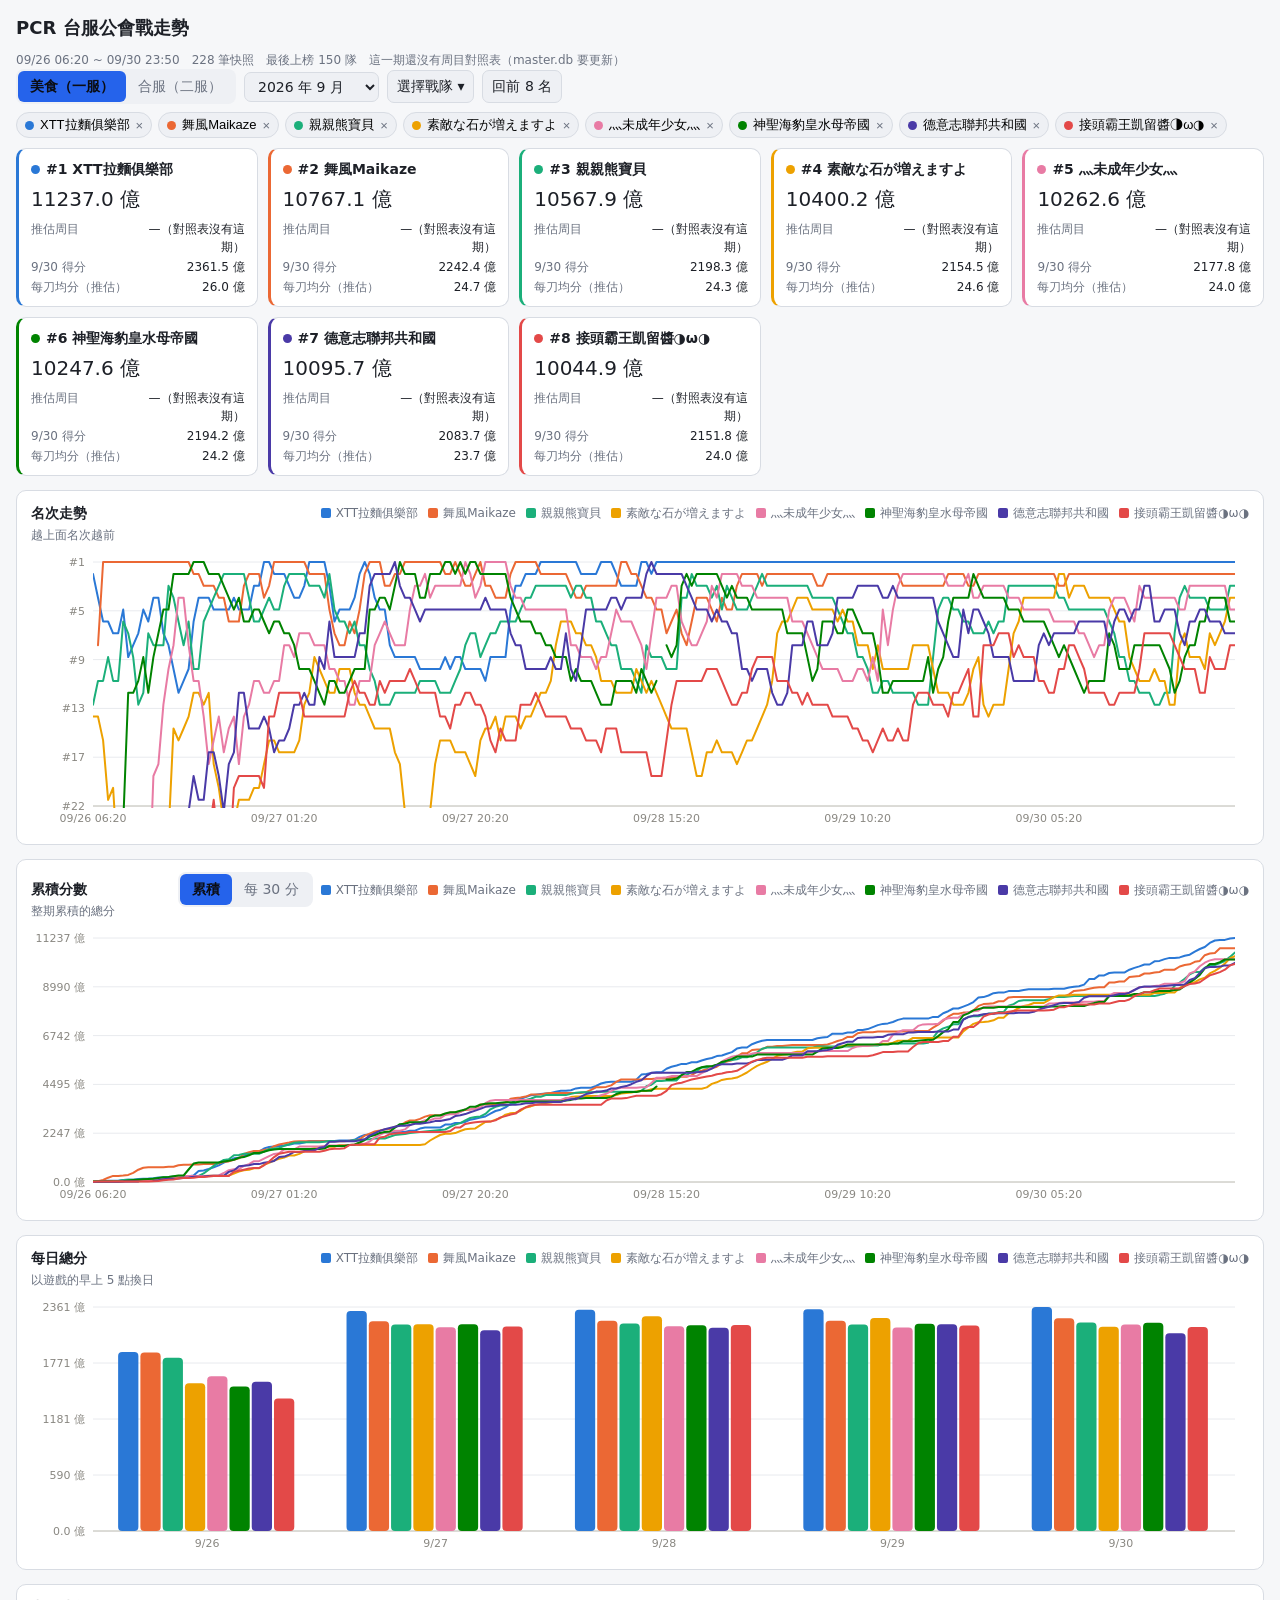
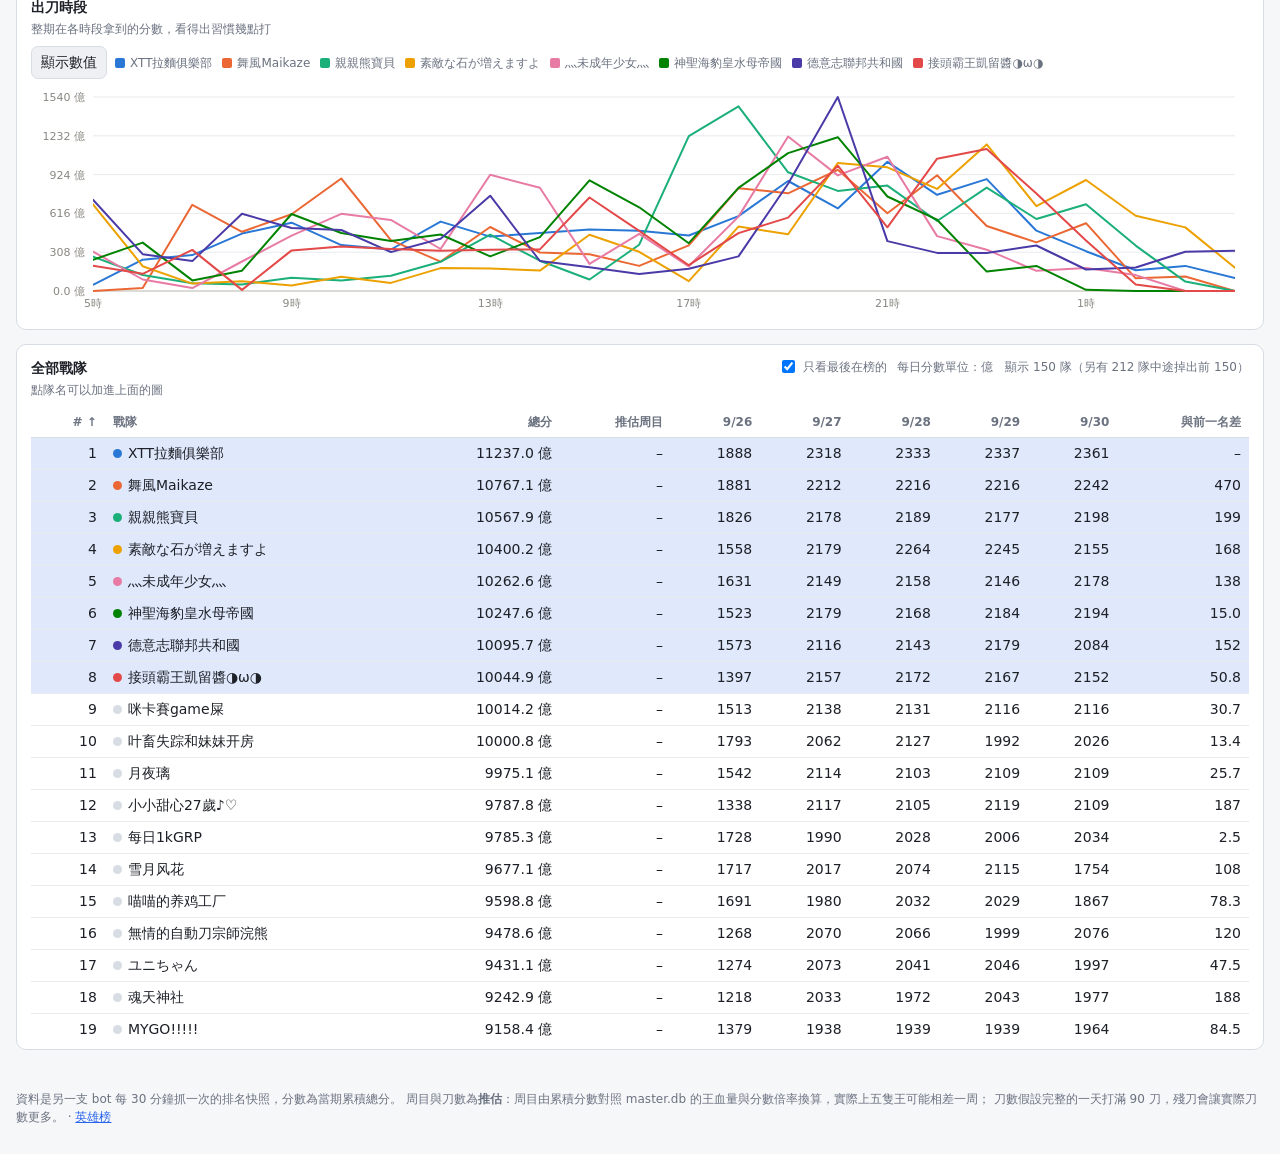
==== cb/index.html @ c360848d "新增公會戰走勢頁 cb/" ====
<!doctype html>
<html lang="zh-Hant">
<head>
<meta charset="utf-8">
<meta name="viewport" content="width=device-width, initial-scale=1">
<title>PCR 台服公會戰走勢</title>
<style>
  /* 深色為主，跟英雄榜同一套底色；數列顏色是另外驗證過的 8 色 */
  :root {
    --bg: #0f1115; --panel: #171a21; --panel2: #1e222b; --line: #2a2f3a;
    --fg: #e4e8ef; --dim: #8b93a3; --muted: #898781; --accent: #6ea8fe;
    --grid: #262b35; --axis: #39404d;
    --s1: #3987e5; --s2: #d95926; --s3: #199e70; --s4: #c98500;
    --s5: #d55181; --s6: #008300; --s7: #9085e9; --s8: #e66767;
  }
  @media (prefers-color-scheme: light) {
    :root {
      --bg: #f6f7f9; --panel: #fff; --panel2: #eef0f4; --line: #d8dce3;
      --fg: #1d2027; --dim: #6b7280; --muted: #898781; --accent: #2563eb;
      --grid: #e8eaee; --axis: #c3c2b7;
      --s1: #2a78d6; --s2: #eb6834; --s3: #1baf7a; --s4: #eda100;
      --s5: #e87ba4; --s6: #008300; --s7: #4a3aa7; --s8: #e34948;
    }
  }
  * { box-sizing: border-box; }
  body {
    margin: 0; background: var(--bg); color: var(--fg);
    font: 14px/1.5 system-ui, -apple-system, "Segoe UI", "Noto Sans TC", sans-serif;
  }
  header { padding: 14px 16px 0; }
  h1 { font-size: 18px; margin: 0 0 10px; }
  h2 { font-size: 14px; margin: 0 0 2px; font-weight: 600; }
  .sub { color: var(--dim); font-size: 12px; }
  .bar { display: flex; flex-wrap: wrap; gap: 8px; align-items: center; padding: 0 16px 10px; }
  .tabs { display: inline-flex; background: var(--panel2); border-radius: 8px; padding: 2px; }
  .tabs button {
    border: 0; background: none; color: var(--dim); padding: 5px 12px;
    border-radius: 6px; font: inherit; cursor: pointer;
  }
  .tabs button.on { background: var(--accent); color: #0b0d12; font-weight: 600; }
  select, input, .btn {
    background: var(--panel2); color: var(--fg); border: 1px solid var(--line);
    border-radius: 7px; padding: 5px 9px; font: inherit;
  }
  .btn { cursor: pointer; }
  .btn:hover { border-color: var(--accent); }
  main { padding: 0 16px 40px; display: grid; gap: 14px; }
  .card { background: var(--panel); border: 1px solid var(--line); border-radius: 10px; padding: 12px 14px; }
  .head { display: flex; flex-wrap: wrap; gap: 8px; align-items: baseline; justify-content: space-between; margin-bottom: 8px; }

  /* 戰隊選擇 */
  .chips { display: flex; flex-wrap: wrap; gap: 6px; }
  .chip {
    display: inline-flex; align-items: center; gap: 6px; padding: 3px 8px;
    background: var(--panel2); border: 1px solid var(--line); border-radius: 999px;
    font-size: 13px; cursor: pointer; min-height: 26px;
  }
  .chip .dot { width: 9px; height: 9px; border-radius: 50%; }
  .chip .x { color: var(--dim); }
  .pick { position: relative; }
  .list {
    display: none; position: absolute; z-index: 20; top: 100%; left: 0; margin-top: 4px;
    width: min(340px, 86vw); max-height: 320px; overflow: auto;
    background: var(--panel); border: 1px solid var(--line); border-radius: 10px; padding: 6px;
    box-shadow: 0 10px 28px rgba(0,0,0,.45);
  }
  .list.open { display: block; }
  .list label {
    display: flex; gap: 8px; align-items: center; padding: 5px 7px;
    border-radius: 6px; cursor: pointer; min-height: 30px;
  }
  .list label:hover { background: var(--panel2); }
  .list .rk { color: var(--dim); font-variant-numeric: tabular-nums; min-width: 30px; }

  /* 選中戰隊的摘要卡 */
  #cards { display: grid; grid-template-columns: repeat(auto-fill, minmax(230px, 1fr)); gap: 10px; }
  .sum { background: var(--panel); border: 1px solid var(--line); border-left-width: 3px; border-radius: 10px; padding: 10px 12px; }
  .sum .nm { font-weight: 600; display: flex; align-items: center; gap: 6px; }
  .sum .big { font-size: 20px; margin: 4px 0 2px; }
  .sum dl { display: grid; grid-template-columns: auto 1fr; gap: 2px 10px; margin: 6px 0 0; font-size: 12px; }
  .sum dt { color: var(--dim); }
  .sum dd { margin: 0; text-align: right; font-variant-numeric: tabular-nums; }

  /* 圖 */
  .legend { display: flex; flex-wrap: wrap; gap: 10px; font-size: 12px; color: var(--dim); }
  .legend span { display: inline-flex; align-items: center; gap: 5px; }
  .legend i { width: 10px; height: 10px; border-radius: 2px; display: inline-block; }
  .plot { position: relative; }
  .plot svg { display: block; width: 100%; }
  .tip {
    position: absolute; pointer-events: none; opacity: 0; transition: opacity .08s;
    background: var(--panel2); border: 1px solid var(--line); border-radius: 8px;
    padding: 6px 8px; font-size: 12px; white-space: nowrap; z-index: 10;
    box-shadow: 0 6px 20px rgba(0,0,0,.45); font-variant-numeric: tabular-nums;
  }
  .tip b { font-weight: 600; }
  .tip .row { display: flex; align-items: center; gap: 6px; }
  .tip .row i { width: 8px; height: 8px; border-radius: 50%; }

  /* 表 */
  .scroll { overflow: auto; max-height: 70vh; }
  table { border-collapse: collapse; width: 100%; font-variant-numeric: tabular-nums; }
  thead th {
    position: sticky; top: 0; background: var(--panel); color: var(--dim);
    font-weight: 600; text-align: right; padding: 6px 8px; cursor: pointer;
    border-bottom: 1px solid var(--line); white-space: nowrap; font-size: 12px;
  }
  thead th.l, td.l { text-align: left; }
  tbody td { padding: 5px 8px; text-align: right; border-bottom: 1px solid var(--grid); white-space: nowrap; }
  tbody tr:hover { background: var(--panel2); }
  tbody tr.on { background: color-mix(in srgb, var(--accent) 14%, transparent); }
  .nmcell { display: inline-flex; align-items: center; gap: 6px; cursor: pointer; }
  .nmcell .dot { width: 9px; height: 9px; border-radius: 50%; flex: none; }
  .note { color: var(--dim); font-size: 12px; }
  .warn { color: var(--s4); }
  footer { color: var(--dim); font-size: 12px; padding: 0 16px 28px; }
  a { color: var(--accent); }
</style>
</head>
<body>
<header>
  <h1>PCR 台服公會戰走勢</h1>
  <div class="sub" id="meta">載入中…</div>
</header>

<div class="bar">
  <div class="tabs" id="servers"></div>
  <select id="month"></select>
  <div class="pick">
    <button class="btn" id="pickBtn">選擇戰隊 ▾</button>
    <div class="list" id="pickList"><input id="search" placeholder="搜尋隊名…" style="width:100%;margin-bottom:6px"><div id="opts"></div></div>
  </div>
  <button class="btn" id="reset">回前 8 名</button>
  <span class="note" id="cap"></span>
</div>

<main>
  <div id="cards"></div>

  <section class="card">
    <div class="head"><div><h2>名次走勢</h2><div class="sub">越上面名次越前</div></div><div class="legend" id="lg-rank"></div></div>
    <div class="plot" id="c-rank"></div>
  </section>

  <section class="card">
    <div class="head">
      <div><h2 id="score-title">累積分數</h2><div class="sub" id="score-sub">整期累積的總分</div></div>
      <div style="display:flex;gap:8px;align-items:center">
        <div class="tabs" id="score-mode">
          <button data-m="cum" class="on">累積</button><button data-m="gain">每 30 分</button>
        </div>
        <div class="legend" id="lg-score"></div>
      </div>
    </div>
    <div class="plot" id="c-score"></div>
  </section>

  <section class="card">
    <div class="head"><div><h2>每日總分</h2><div class="sub">以遊戲的早上 5 點換日</div></div><div class="legend" id="lg-daily"></div></div>
    <div class="plot" id="c-daily"></div>
    <div class="note" id="daily-note"></div>
  </section>

  <section class="card">
    <div class="head">
      <div><h2>出刀時段</h2><div class="sub">整期在各時段拿到的分數，看得出習慣幾點打</div></div>
      <div style="display:flex;gap:8px;align-items:center">
        <button class="btn" id="hourTable">顯示數值</button>
        <div class="legend" id="lg-hour"></div>
      </div>
    </div>
    <div class="plot" id="c-hour"></div>
    <div class="scroll" id="hour-table" hidden></div>
  </section>

  <section class="card">
    <div class="head">
      <div><h2>全部戰隊</h2><div class="sub">點隊名可以加進上面的圖</div></div>
      <div style="display:flex;gap:10px;align-items:center">
        <label class="note" style="display:flex;gap:5px;align-items:center;cursor:pointer">
          <input type="checkbox" id="onlyFinal" checked>只看最後在榜的
        </label>
        <div class="note" id="tableNote"></div>
      </div>
    </div>
    <div class="scroll"><table id="table"><thead></thead><tbody></tbody></table></div>
  </section>
</main>

<footer>
  資料是另一支 bot 每 30 分鐘抓一次的排名快照，分數為當期累積總分。
  周目與刀數為<b>推估</b>：周目由累積分數對照 master.db 的王血量與分數倍率換算，實際上五隻王可能相差一周；
  刀數假設完整的一天打滿 90 刀，殘刀會讓實際刀數更多。
  <span id="hero-link"></span>
</footer>

<script type="module">
import {
  buildSeries, deltaPoints, dailyTotals, hourlyPace, lapOf, hitEstimate,
  battleFor, battleDay, shortTime, parseStamp, completedDays
} from './cbSeries.js';

const SERVERS = [{ key: '1', label: '美食（一服）' }, { key: '2', label: '合服（二服）' }];
const MAX_SERIES = 8;                       // 數列顏色只有 8 個，不循環重用
const SLOTS = ['--s1','--s2','--s3','--s4','--s5','--s6','--s7','--s8'];
const el = id => document.getElementById(id);
const 億 = n => (Math.abs(n) >= 1e8 ? (n / 1e8).toFixed(1) + ' 億' : Math.round(n).toLocaleString('en-US'));
const 億短 = n => (n / 1e8).toFixed(n / 1e8 >= 100 ? 0 : 1);

const state = {
  server: '1', month: null, laps: null, months: {},
  data: null, series: null, battle: null,
  selected: [], colors: new Map(),         // 隊名 -> 色槽（顏色跟著隊伍，不跟著名次）
  scoreMode: 'cum', showHourTable: false, onlyFinal: true,
  sort: { key: 'rank', desc: false }
};

const key = () => `cbBoard.selected.${state.server}`;
const colorOf = name => `var(${SLOTS[state.colors.get(name) ?? 0]})`;

function assignColors() {
  const used = new Set([...state.colors.entries()].filter(([n]) => state.selected.includes(n)).map(([, s]) => s));
  for (const [n] of [...state.colors]) if (!state.selected.includes(n)) state.colors.delete(n);
  for (const n of state.selected) {
    if (state.colors.has(n)) continue;
    const free = SLOTS.findIndex((_, i) => !used.has(i));
    state.colors.set(n, free < 0 ? 0 : free);
    used.add(free < 0 ? 0 : free);
  }
}

// --- 載入 ---
async function loadGz(url) {
  const res = await fetch(url, { cache: 'no-cache' });
  if (!res.ok) throw new Error(`HTTP ${res.status}`);
  if (typeof DecompressionStream !== 'function') throw new Error('瀏覽器不支援 DecompressionStream，請更新瀏覽器');
  return JSON.parse(await new Response(res.body.pipeThrough(new DecompressionStream('gzip'))).text());
}

async function boot() {
  el('servers').innerHTML = '';
  for (const s of SERVERS) {
    const b = document.createElement('button');
    b.textContent = s.label;
    b.onclick = () => switchServer(s.key);
    el('servers').append(b);
  }
  el('hero-link').innerHTML = ' · <a href="../hero/">英雄榜</a>';

  try { state.laps = await (await fetch('laps.json', { cache: 'no-cache' })).json(); }
  catch { state.laps = null; }
  try { state.months = await (await fetch('months.json', { cache: 'no-cache' })).json(); }
  catch { state.months = {}; }

  await switchServer(state.server);
}

async function switchServer(server) {
  state.server = server;
  for (const b of el('servers').children) b.classList.toggle('on', b.textContent === SERVERS.find(s => s.key === server).label);

  const list = (state.months[server] ?? []).slice().sort().reverse();
  el('month').innerHTML = '';
  for (const ym of list) {
    const o = document.createElement('option');
    o.value = ym;
    o.textContent = `${ym.slice(0, 4)} 年 ${Number(ym.slice(4))} 月`;
    el('month').append(o);
  }
  if (!list.length) { el('meta').textContent = '找不到資料檔（months.json 是空的）'; return; }
  state.month = list.includes(state.month) ? state.month : list[0];
  el('month').value = state.month;
  await loadMonth();
}

async function loadMonth() {
  el('meta').textContent = '載入中…';
  try {
    state.data = await loadGz(`../${state.server}_data_${state.month}.json.gz`);
  } catch (e) {
    el('meta').textContent = `載入失敗：${e.message}`;
    state.series = null; render();
    return;
  }
  state.series = buildSeries(state.data);
  state.battle = battleFor(state.series.stamps, state.laps);

  // 選擇記在瀏覽器裡；隊名對不上（換月份、隊伍改名）就退回前 8 名
  let saved = [];
  try { saved = JSON.parse(localStorage.getItem(key())) ?? []; } catch { /* 壞掉就用預設 */ }
  const names = new Set(state.series.clans.map(c => c.name));
  state.selected = saved.filter(n => names.has(n)).slice(0, MAX_SERIES);
  if (!state.selected.length) state.selected = state.series.clans.slice(0, MAX_SERIES).map(c => c.name);
  assignColors();
  render();
}

function save() {
  try { localStorage.setItem(key(), JSON.stringify(state.selected)); } catch { /* 無痕模式 */ }
}

function toggle(name) {
  const i = state.selected.indexOf(name);
  if (i >= 0) state.selected.splice(i, 1);
  else if (state.selected.length >= MAX_SERIES) {
    el('cap').textContent = `最多同時 ${MAX_SERIES} 隊，先取消一隊再加`;
    setTimeout(() => { el('cap').textContent = ''; }, 2600);
    return;
  } else state.selected.push(name);
  assignColors(); save(); render();
}

// --- SVG 小工具 ---
const NS = 'http://www.w3.org/2000/svg';
const node = (tag, attrs = {}) => {
  const n = document.createElementNS(NS, tag);
  for (const [k, v] of Object.entries(attrs)) n.setAttribute(k, v);
  return n;
};

/** 畫布：回傳 svg 與繪圖區範圍 */
function frame(host, { height = 280, pad = { t: 10, r: 14, b: 26, l: 62 } }) {
  host.innerHTML = '';
  const w = Math.max(host.clientWidth || 640, 320);
  const svg = node('svg', { width: w, height, viewBox: `0 0 ${w} ${height}`, role: 'img' });
  host.append(svg);
  const tip = document.createElement('div');
  tip.className = 'tip';
  host.append(tip);
  return { svg, tip, w, h: height, x0: pad.l, x1: w - pad.r, y0: pad.t, y1: height - pad.b };
}

function axes(f, { yTicks, xTicks }) {
  for (const t of yTicks) {
    f.svg.append(node('line', { x1: f.x0, x2: f.x1, y1: t.y, y2: t.y, stroke: 'var(--grid)', 'stroke-width': 1 }));
    const lb = node('text', { x: f.x0 - 8, y: t.y + 4, 'text-anchor': 'end', fill: 'var(--muted)', 'font-size': 11 });
    lb.textContent = t.label;
    f.svg.append(lb);
  }
  f.svg.append(node('line', { x1: f.x0, x2: f.x1, y1: f.y1, y2: f.y1, stroke: 'var(--axis)', 'stroke-width': 1 }));
  for (const t of xTicks) {
    const lb = node('text', { x: t.x, y: f.y1 + 16, 'text-anchor': 'middle', fill: 'var(--muted)', 'font-size': 11 });
    lb.textContent = t.label;
    f.svg.append(lb);
  }
}

function legend(host, series) {
  host.innerHTML = '';
  for (const s of series) {
    const sp = document.createElement('span');
    const i = document.createElement('i');
    i.style.background = s.color;
    sp.append(i, document.createTextNode(s.name));
    host.append(sp);
  }
}

/**
 * 折線圖。series[].values 是跟 xLabels 等長的陣列（null = 那個時間點沒資料）。
 * 滑鼠移動時畫十字線並列出該時間點所有數列的值。
 */
function lineChart(host, { series, xLabels, fmt, invert = false, height = 280, yTickCount = 5, cap = 0 }) {
  const f = frame(host, { height });
  const n = xLabels.length;
  if (!n || !series.length) return;

  const all = series.flatMap(s => s.values).filter(v => v != null);
  let lo = Math.min(...all), hi = Math.max(...all);
  if (lo === hi) { lo -= 1; hi += 1; }
  if (!invert && lo > 0) lo = 0;                      // 分數從 0 起算比較好讀
  // 名次圖：開打頭幾筆名次會亂跳到一兩百名，整張圖會被它撐扁。
  // 取 95 百分位當上限，超出的部分裁掉（滑過去還是看得到真正的名次）。
  if (cap > 0 && cap < 1) {
    const sorted = [...all].sort((a, b) => a - b);
    const q = sorted[Math.min(sorted.length - 1, Math.floor(sorted.length * cap))];
    hi = Math.max(10, Math.min(hi, Math.ceil(q)));
  }
  const pad = (hi - lo) * 0.08;
  if (invert) { lo = Math.max(1, lo - pad); hi = hi + pad; }

  const X = i => f.x0 + (n === 1 ? 0 : (i * (f.x1 - f.x0)) / (n - 1));
  const Y = v => invert
    ? f.y0 + ((v - lo) / (hi - lo)) * (f.y1 - f.y0)   // 名次：數字越小越上面
    : f.y1 - ((v - lo) / (hi - lo)) * (f.y1 - f.y0);

  const yTicks = [];
  for (let i = 0; i <= yTickCount; i++) {
    const v = lo + ((hi - lo) * i) / yTickCount;
    yTicks.push({ y: Y(v), label: invert ? `#${Math.round(v)}` : fmt(v) });
  }
  const step = Math.max(1, Math.round(n / 6));
  const xTicks = [];
  for (let i = 0; i < n; i += step) xTicks.push({ x: X(i), label: xLabels[i] });
  axes(f, { yTicks, xTicks });

  // 超出軸範圍的線段不要畫到圖外
  const clipId = `clip-${Math.random().toString(36).slice(2)}`;
  const clip = node('clipPath', { id: clipId });
  clip.append(node('rect', { x: f.x0, y: f.y0 - 2, width: f.x1 - f.x0, height: f.y1 - f.y0 + 4 }));
  f.svg.append(clip);

  for (const s of series) {
    let d = '', pen = false;
    s.values.forEach((v, i) => {
      if (v == null) { pen = false; return; }
      d += `${pen ? 'L' : 'M'}${X(i).toFixed(1)} ${Y(v).toFixed(1)}`;
      pen = true;
    });
    f.svg.append(node('path', {
      d, fill: 'none', stroke: s.color, 'stroke-width': 2,
      'stroke-linejoin': 'round', 'stroke-linecap': 'round', 'clip-path': `url(#${clipId})`
    }));
  }

  // 數列少的時候直接把名字標在線尾，不必一直回頭看圖例
  if (series.length <= 4) {
    for (const s of series) {
      for (let i = s.values.length - 1; i >= 0; i--) {
        if (s.values[i] == null) continue;
        const t = node('text', {
          x: Math.min(X(i) + 6, f.x1 - 2), y: Y(s.values[i]) + 4,
          fill: s.color, 'font-size': 11, 'text-anchor': 'end'
        });
        t.textContent = s.name.length > 8 ? s.name.slice(0, 8) + '…' : s.name;
        f.svg.append(t);
        break;
      }
    }
  }

  const cross = node('line', { y1: f.y0, y2: f.y1, stroke: 'var(--axis)', 'stroke-width': 1, opacity: 0 });
  f.svg.append(cross);
  const dots = series.map(s => {
    const c = node('circle', { r: 4, fill: s.color, stroke: 'var(--panel)', 'stroke-width': 2, opacity: 0 });
    f.svg.append(c);
    return c;
  });
  const hit = node('rect', { x: f.x0, y: f.y0, width: f.x1 - f.x0, height: f.y1 - f.y0, fill: 'transparent' });
  f.svg.append(hit);

  const show = e => {
    const r = f.svg.getBoundingClientRect();
    const i = Math.round(((e.clientX - r.left - f.x0) / (f.x1 - f.x0)) * (n - 1));
    const idx = Math.max(0, Math.min(n - 1, i));
    cross.setAttribute('x1', X(idx)); cross.setAttribute('x2', X(idx)); cross.setAttribute('opacity', 1);
    let html = `<b>${xLabels[idx]}</b>`;
    series.forEach((s, k) => {
      const v = s.values[idx];
      dots[k].setAttribute('opacity', v == null ? 0 : 1);
      if (v == null) return;
      dots[k].setAttribute('cx', X(idx)); dots[k].setAttribute('cy', Y(v));
      html += `<div class="row"><i style="background:${s.color}"></i>${s.name}　${invert ? '#' + v : fmt(v)}</div>`;
    });
    f.tip.innerHTML = html;
    f.tip.style.opacity = 1;
    const tw = f.tip.offsetWidth;
    f.tip.style.left = Math.max(0, Math.min(X(idx) + 12, f.w - tw - 4)) + 'px';
    f.tip.style.top = Math.max(0, e.clientY - r.top - 10) + 'px';
  };
  const hide = () => { f.tip.style.opacity = 0; cross.setAttribute('opacity', 0); dots.forEach(d => d.setAttribute('opacity', 0)); };
  hit.addEventListener('mousemove', show);
  hit.addEventListener('mouseleave', hide);
  hit.addEventListener('touchstart', e => show(e.touches[0]), { passive: true });
  hit.addEventListener('touchmove', e => show(e.touches[0]), { passive: true });
}

/** 分組長條圖：每個 group 一組，組內每個數列一根 */
function barChart(host, { groups, series, fmt, height = 260 }) {
  const f = frame(host, { height });
  const g = groups.length, k = series.length;
  if (!g || !k) return;

  const hi = Math.max(1, ...series.flatMap(s => s.values));
  const Y = v => f.y1 - (v / hi) * (f.y1 - f.y0);
  const bandW = (f.x1 - f.x0) / g;
  const barW = Math.max(2, (bandW * 0.78) / k - 2);   // 相鄰長條之間留 2px 間隙

  const yTicks = [];
  for (let i = 0; i <= 4; i++) { const v = (hi * i) / 4; yTicks.push({ y: Y(v), label: fmt(v) }); }
  axes(f, { yTicks, xTicks: groups.map((lb, i) => ({ x: f.x0 + bandW * (i + 0.5), label: lb })) });

  series.forEach((s, si) => {
    s.values.forEach((v, gi) => {
      if (!(v > 0)) return;
      const x = f.x0 + bandW * gi + bandW * 0.11 + si * (barW + 2);
      const y = Y(v);
      const rect = node('rect', { x, y, width: barW, height: Math.max(1, f.y1 - y), rx: Math.min(4, barW / 2), fill: s.color });
      rect.addEventListener('mouseenter', e => {
        f.tip.innerHTML = `<b>${groups[gi]}</b><div class="row"><i style="background:${s.color}"></i>${s.name}　${fmt(v)}</div>`;
        f.tip.style.opacity = 1;
        const r = f.svg.getBoundingClientRect();
        f.tip.style.left = Math.max(0, Math.min(x - 10, f.w - f.tip.offsetWidth - 4)) + 'px';
        f.tip.style.top = Math.max(0, y - 44) + 'px';
      });
      rect.addEventListener('mouseleave', () => { f.tip.style.opacity = 0; });
      f.svg.append(rect);
    });
  });
}

// --- 畫面 ---
function selectedClans() {
  return state.selected
    .map(n => state.series.clans.find(c => c.name === n))
    .filter(Boolean)
    .map(c => ({ ...c, color: colorOf(c.name) }));
}

function renderPicker() {
  const q = el('search').value.trim().toLowerCase();
  el('opts').innerHTML = '';
  for (const c of state.series.clans) {
    if (q && !c.name.toLowerCase().includes(q)) continue;
    const lb = document.createElement('label');
    const box = document.createElement('input');
    box.type = 'checkbox';
    box.checked = state.selected.includes(c.name);
    box.onchange = () => toggle(c.name);
    const rk = document.createElement('span');
    rk.className = 'rk';
    rk.textContent = c.finalRank ? `#${c.finalRank}` : '–';
    lb.append(box, rk, document.createTextNode(c.name));
    el('opts').append(lb);
  }

  const chips = document.createElement('div');
  chips.className = 'chips';
  for (const c of selectedClans()) {
    const chip = document.createElement('button');
    chip.className = 'chip';
    chip.title = '移除';
    chip.onclick = () => toggle(c.name);
    const dot = document.createElement('span');
    dot.className = 'dot';
    dot.style.background = c.color;
    const x = document.createElement('span');
    x.className = 'x';
    x.textContent = '×';
    chip.append(dot, document.createTextNode(c.name), x);
    chips.append(chip);
  }
  const old = document.querySelector('.bar .chips');
  if (old) old.remove();
  document.querySelector('.bar').append(chips);
}

function renderCards(clans) {
  const days = new Map(clans.map(c => [c.name, dailyTotals(c.points)]));
  const complete = completedDays(state.series.stamps);
  el('cards').innerHTML = '';
  for (const c of clans) {
    const lap = lapOf(c.finalScore, state.battle);
    const est = hitEstimate(days.get(c.name), { complete });
    const card = document.createElement('div');
    card.className = 'sum';
    card.style.borderLeftColor = c.color;
    const dl = [];
    dl.push(['推估周目', lap ? `第 ${lap.lap} 周 ${(lap.progress * 100).toFixed(0)}%` : '—（對照表沒有這期）']);
    const last = days.get(c.name).at(-1);
    if (last) dl.push([`${Number(last.day.slice(4, 6))}/${Number(last.day.slice(6))} 得分`, 億(last.total)]);
    if (est) {
      dl.push(['每刀均分（推估）', 億(est.perHit)]);
      if (est.used != null) dl.push(['當日推估已用', `${est.used} 刀 / 剩 ${Math.max(0, est.left)}`]);
    }
    card.innerHTML =
      `<div class="nm"><span class="dot" style="display:inline-block;width:9px;height:9px;border-radius:50%;background:${c.color}"></span>` +
      `${c.finalRank ? '#' + c.finalRank : '已掉出前 150'} ${c.name}</div><div class="big">${億(c.finalScore)}</div>` +
      `<dl>${dl.map(([k, v]) => `<dt>${k}</dt><dd>${v}</dd>`).join('')}</dl>`;
    el('cards').append(card);
  }
}

function renderCharts(clans) {
  const stamps = state.series.stamps;
  const labels = stamps.map(shortTime);
  const byTs = c => new Map(c.points.map(p => [p.ts, p]));
  const legendData = clans.map(c => ({ name: c.name, color: c.color }));
  for (const id of ['lg-rank', 'lg-score', 'lg-daily', 'lg-hour']) legend(el(id), clans.length > 1 ? legendData : []);

  lineChart(el('c-rank'), {
    series: clans.map(c => { const m = byTs(c); return { name: c.name, color: c.color, values: stamps.map(t => m.get(t)?.rank ?? null) }; }),
    xLabels: labels, fmt: v => `#${Math.round(v)}`, invert: true, cap: 0.95
  });

  const gain = state.scoreMode === 'gain';
  el('score-title').textContent = gain ? '每 30 分鐘的分數' : '累積分數';
  el('score-sub').textContent = gain ? '相鄰兩筆快照的差，等於這半小時打了多少' : '整期累積的總分';
  lineChart(el('c-score'), {
    series: clans.map(c => {
      if (!gain) { const m = byTs(c); return { name: c.name, color: c.color, values: stamps.map(t => m.get(t)?.score ?? null) }; }
      const m = new Map(deltaPoints(c.points).map(d => [d.ts, d.gain]));
      return { name: c.name, color: c.color, values: stamps.map(t => m.get(t) ?? null) };
    }),
    xLabels: labels, fmt: v => 億短(v) + ' 億'
  });

  const dayList = [...new Set(clans.flatMap(c => dailyTotals(c.points).map(d => d.day)))].sort();
  barChart(el('c-daily'), {
    groups: dayList.map(d => `${Number(d.slice(4, 6))}/${Number(d.slice(6))}`),
    series: clans.map(c => {
      const m = new Map(dailyTotals(c.points).map(d => [d.day, d.total]));
      return { name: c.name, color: c.color, values: dayList.map(d => m.get(d) ?? 0) };
    }),
    fmt: v => 億短(v) + ' 億'
  });

  el('daily-note').textContent = clans.some(c => dailyTotals(c.points)[0]?.partial)
    ? '第一天不列：這個月的快照是從戰隊戰中途才開始收的，那天的數字會是整期累積而不是單日分數。'
    : '';

  const paces = clans.map(c => ({ name: c.name, color: c.color, pace: hourlyPace(c.points) }));
  const hours = paces[0]?.pace.map(p => p.hour) ?? [];
  lineChart(el('c-hour'), {
    series: paces.map(p => ({ name: p.name, color: p.color, values: p.pace.map(x => x.total) })),
    xLabels: hours.map(h => `${h}時`), fmt: v => 億短(v) + ' 億', height: 230
  });

  el('hour-table').hidden = !state.showHourTable;
  el('hourTable').textContent = state.showHourTable ? '收起數值' : '顯示數值';
  if (state.showHourTable) {
    el('hour-table').innerHTML =
      `<table><thead><tr><th class="l">戰隊</th>${hours.map(h => `<th>${h}時</th>`).join('')}</tr></thead>` +
      `<tbody>${paces.map(p => `<tr><td class="l">${p.name}</td>${p.pace.map(x => `<td>${x.total ? 億短(x.total) : '–'}</td>`).join('')}</tr>`).join('')}</tbody></table>`;
  }
}

function renderTable() {
  const all = state.series.clans;
  const clans = state.onlyFinal ? all.filter(c => c.inFinal) : all;
  const dayList = [...new Set(clans.flatMap(c => dailyTotals(c.points).map(d => d.day)))].sort();
  const rows = clans.map((c, i) => {
    const days = new Map(dailyTotals(c.points).map(d => [d.day, d.total]));
    const lap = lapOf(c.finalScore, state.battle);
    const above = clans[i - 1];
    return {
      name: c.name, rank: c.finalRank, inFinal: c.inFinal, score: c.finalScore,
      lap: lap ? lap.lap + lap.progress : null,
      lapText: lap ? `${lap.lap} 周 ${(lap.progress * 100).toFixed(0)}%` : '–',
      days: dayList.map(d => days.get(d) ?? 0),
      gap: above ? above.finalScore - c.finalScore : null
    };
  });

  const cols = [
    { key: 'rank', label: '#', get: r => r.rank ?? 9999, fmt: r => r.rank ?? '–' },
    { key: 'name', label: '戰隊', get: r => r.name, cls: 'l', fmt: null },
    { key: 'score', label: '總分', get: r => r.score, fmt: r => 億(r.score), desc: true },
    { key: 'lap', label: '推估周目', get: r => r.lap ?? -1, fmt: r => r.lapText, desc: true },
    ...dayList.map((d, i) => ({
      key: 'd' + i, label: `${Number(d.slice(4, 6))}/${Number(d.slice(6))}`,
      get: r => r.days[i], fmt: r => r.days[i] ? 億短(r.days[i]) : '–', desc: true
    })),
    { key: 'gap', label: '與前一名差', get: r => r.gap ?? Infinity, fmt: r => r.gap == null ? '–' : 億短(r.gap) }
  ];

  const col = cols.find(c => c.key === state.sort.key) ?? cols[0];
  const dir = state.sort.desc ? -1 : 1;
  rows.sort((a, b) => {
    const x = col.get(a), y = col.get(b);
    return (typeof x === 'string' ? String(x).localeCompare(String(y)) : x - y) * dir;
  });

  const thead = el('table').querySelector('thead');
  thead.innerHTML = '';
  const tr = document.createElement('tr');
  for (const c of cols) {
    const th = document.createElement('th');
    th.textContent = c.label + (state.sort.key === c.key ? (state.sort.desc ? ' ↓' : ' ↑') : '');
    if (c.cls) th.className = c.cls;
    th.onclick = () => {
      if (state.sort.key === c.key) state.sort.desc = !state.sort.desc;
      else state.sort = { key: c.key, desc: Boolean(c.desc) };
      renderTable();
    };
    tr.append(th);
  }
  thead.append(tr);

  const tbody = el('table').querySelector('tbody');
  tbody.innerHTML = '';
  const frag = document.createDocumentFragment();
  for (const r of rows) {
    const line = document.createElement('tr');
    if (state.selected.includes(r.name)) line.className = 'on';
    for (const c of cols) {
      const td = document.createElement('td');
      if (c.cls) td.className = c.cls;
      if (c.key === 'name') {
        const span = document.createElement('span');
        span.className = 'nmcell';
        const dot = document.createElement('span');
        dot.className = 'dot';
        dot.style.background = state.selected.includes(r.name) ? colorOf(r.name) : 'var(--line)';
        span.append(dot, document.createTextNode(r.name));
        span.onclick = () => toggle(r.name);
        td.append(span);
      } else td.textContent = c.fmt(r);
      line.append(td);
    }
    frag.append(line);
  }
  tbody.append(frag);
  const dropped = all.length - all.filter(c => c.inFinal).length;
  el('tableNote').textContent = `每日分數單位：億　顯示 ${rows.length} 隊` +
    (dropped ? `（另有 ${dropped} 隊中途掉出前 150）` : '');
}

function render() {
  if (!state.series) { el('cards').innerHTML = ''; return; }
  const stamps = state.series.stamps;
  const battleText = state.battle
    ? `周目對照：第 ${state.battle.id} 期`
    : '這一期還沒有周目對照表（master.db 要更新）';
  const onBoard = state.series.clans.filter(c => c.inFinal).length;
  el('meta').textContent =
    `${shortTime(stamps[0])} ~ ${shortTime(stamps.at(-1))}　${stamps.length} 筆快照　最後上榜 ${onBoard} 隊　${battleText}`;

  const clans = selectedClans();
  renderPicker();
  renderCards(clans);
  renderCharts(clans);
  renderTable();
}

// --- 事件 ---
el('month').onchange = async e => { state.month = e.target.value; await loadMonth(); };
el('reset').onclick = () => {
  state.selected = state.series.clans.slice(0, MAX_SERIES).map(c => c.name);
  assignColors(); save(); render();
};
el('pickBtn').onclick = e => { e.stopPropagation(); el('pickList').classList.toggle('open'); el('search').focus(); };
el('pickList').onclick = e => e.stopPropagation();
document.addEventListener('click', () => el('pickList').classList.remove('open'));
el('search').oninput = () => renderPicker();
el('score-mode').onclick = e => {
  const m = e.target.dataset?.m;
  if (!m) return;
  state.scoreMode = m;
  for (const b of el('score-mode').children) b.classList.toggle('on', b.dataset.m === m);
  render();
};
el('hourTable').onclick = () => { state.showHourTable = !state.showHourTable; render(); };
el('onlyFinal').onchange = e => { state.onlyFinal = e.target.checked; renderTable(); };

let resizeTimer;
new ResizeObserver(() => {
  clearTimeout(resizeTimer);
  resizeTimer = setTimeout(() => { if (state.series) renderCharts(selectedClans()); }, 120);
}).observe(document.body);

boot();
</script>
</body>
</html>
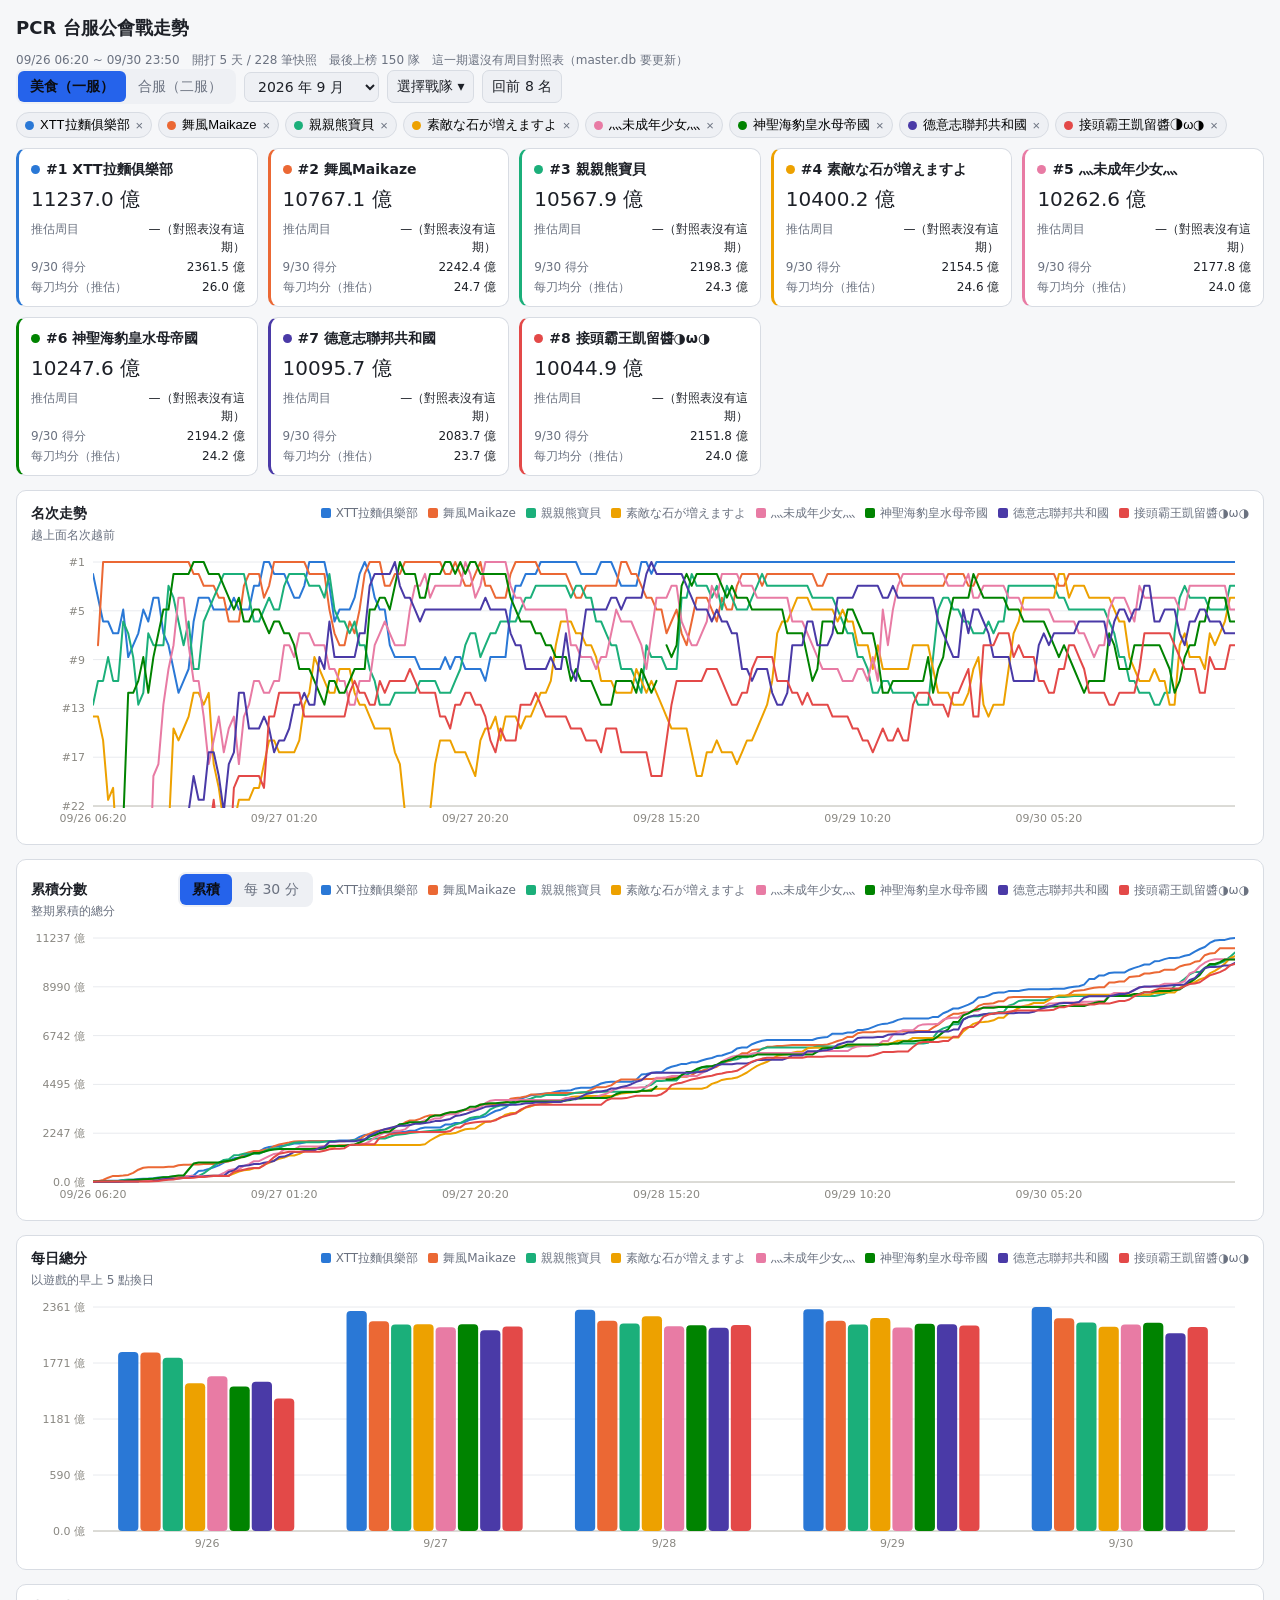
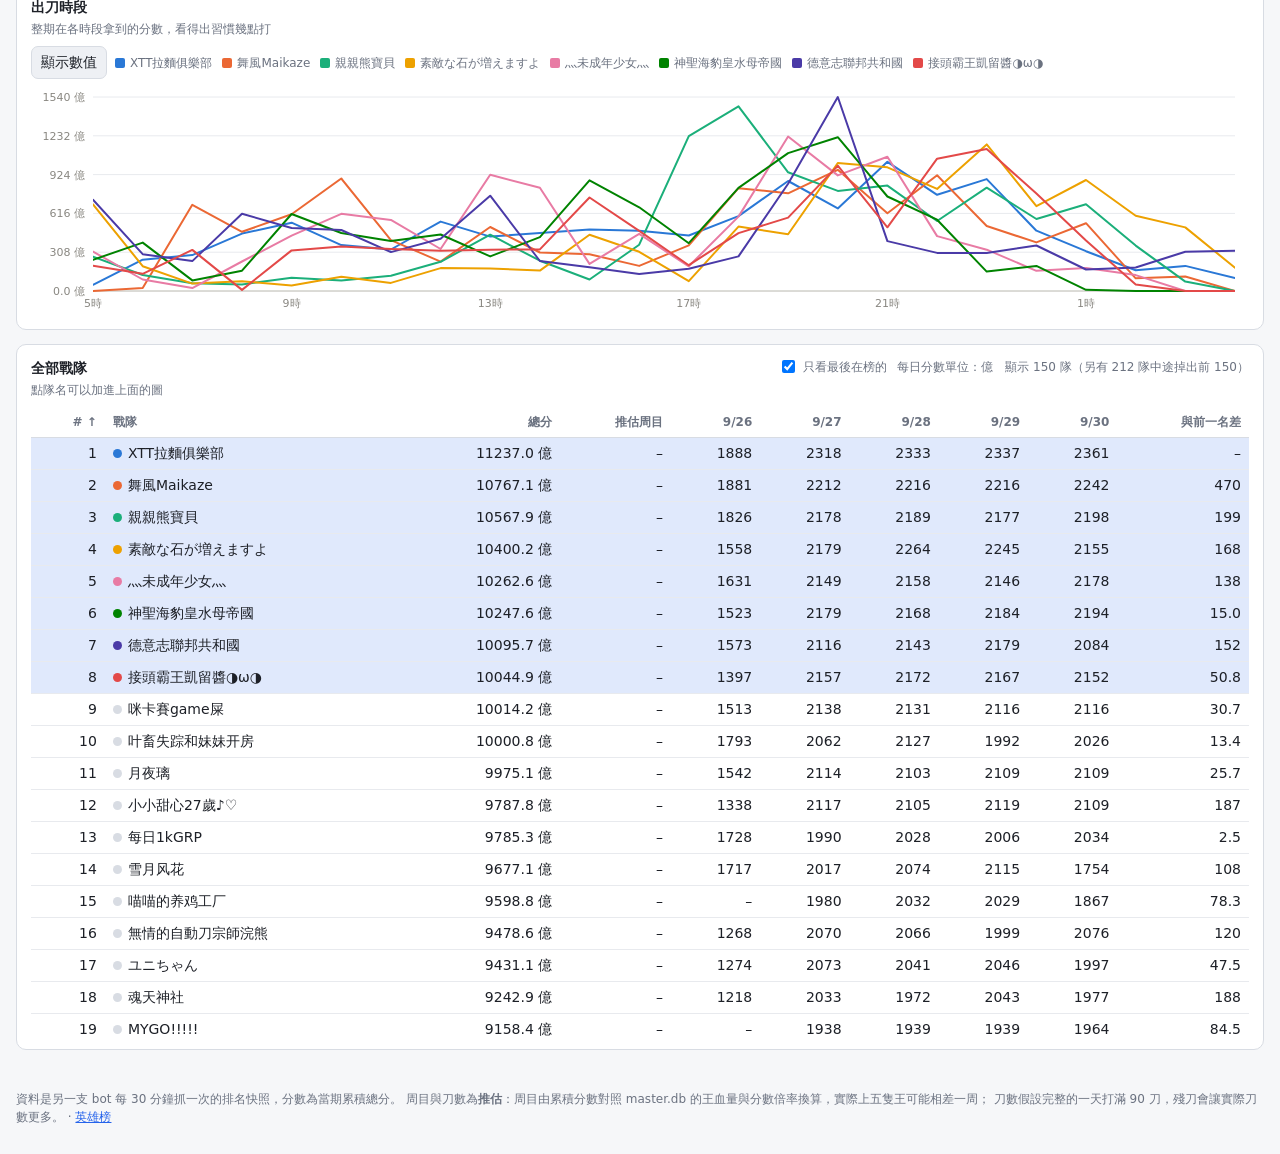
==== commit bce49a51: "公會戰頁：只看實際開打的日子，修正分數歸零與期數對應" ====
--- a/cb/index.html
+++ b/cb/index.html
@@ -197,7 +197,7 @@
 <script type="module">
 import {
   buildSeries, deltaPoints, dailyTotals, hourlyPace, lapOf, hitEstimate,
-  battleFor, battleDay, shortTime, parseStamp, completedDays
+  battleFor, battleDay, shortTime, activeDays, completedDays, pointsIn, adjacentPartialDays
 } from './cbSeries.js';
 
 const SERVERS = [{ key: '1', label: '美食（一服）' }, { key: '2', label: '合服（二服）' }];
@@ -284,6 +284,17 @@
   }
   state.series = buildSeries(state.data);
   state.battle = battleFor(state.series.stamps, state.laps);
+  // 月檔包含非戰隊戰期間（排名凍結）的快照，圖表只看真的有在打的那幾天
+  state.days = activeDays(state.series.clans);
+  state.stamps = state.series.stamps.filter(t => state.days.includes(battleDay(t)));
+  state.complete = completedDays(state.series.stamps, state.days);
+  state.daily = new Map(state.series.clans.map(c =>
+    [c.name, dailyTotals(c.points).filter(d => state.days.includes(d.day))]));
+  // 開打了但資料不完整（bot 當時沒在跑）的日子：不列進圖表，但要講出來
+  const partial = [...new Set(state.series.clans
+    .flatMap(c => dailyTotals(c.points).filter(d => d.partial).map(d => d.day)))]
+    .filter(d => !state.days.includes(d)).sort();
+  state.partialDays = adjacentPartialDays(partial, state.days);
 
   // 選擇記在瀏覽器裡；隊名對不上（換月份、隊伍改名）就退回前 8 名
   let saved = [];
@@ -546,18 +557,16 @@
 }
 
 function renderCards(clans) {
-  const days = new Map(clans.map(c => [c.name, dailyTotals(c.points)]));
-  const complete = completedDays(state.series.stamps);
   el('cards').innerHTML = '';
   for (const c of clans) {
     const lap = lapOf(c.finalScore, state.battle);
-    const est = hitEstimate(days.get(c.name), { complete });
+    const est = hitEstimate(state.daily.get(c.name), { complete: state.complete });
     const card = document.createElement('div');
     card.className = 'sum';
     card.style.borderLeftColor = c.color;
     const dl = [];
     dl.push(['推估周目', lap ? `第 ${lap.lap} 周 ${(lap.progress * 100).toFixed(0)}%` : '—（對照表沒有這期）']);
-    const last = days.get(c.name).at(-1);
+    const last = state.daily.get(c.name).at(-1);
     if (last) dl.push([`${Number(last.day.slice(4, 6))}/${Number(last.day.slice(6))} 得分`, 億(last.total)]);
     if (est) {
       dl.push(['每刀均分（推估）', 億(est.perHit)]);
@@ -572,7 +581,7 @@
 }
 
 function renderCharts(clans) {
-  const stamps = state.series.stamps;
+  const stamps = state.stamps;
   const labels = stamps.map(shortTime);
   const byTs = c => new Map(c.points.map(p => [p.ts, p]));
   const legendData = clans.map(c => ({ name: c.name, color: c.color }));
@@ -595,21 +604,23 @@
     xLabels: labels, fmt: v => 億短(v) + ' 億'
   });
 
-  const dayList = [...new Set(clans.flatMap(c => dailyTotals(c.points).map(d => d.day)))].sort();
+  const dayList = state.days;
   barChart(el('c-daily'), {
     groups: dayList.map(d => `${Number(d.slice(4, 6))}/${Number(d.slice(6))}`),
     series: clans.map(c => {
-      const m = new Map(dailyTotals(c.points).map(d => [d.day, d.total]));
+      const m = new Map(state.daily.get(c.name).map(d => [d.day, d.total]));
       return { name: c.name, color: c.color, values: dayList.map(d => m.get(d) ?? 0) };
     }),
     fmt: v => 億短(v) + ' 億'
   });
 
-  el('daily-note').textContent = clans.some(c => dailyTotals(c.points)[0]?.partial)
-    ? '第一天不列：這個月的快照是從戰隊戰中途才開始收的，那天的數字會是整期累積而不是單日分數。'
+  const md = d => `${Number(d.slice(4, 6))}/${Number(d.slice(6))}`;
+  el('daily-note').textContent = state.partialDays.length
+    ? `${state.partialDays.map(md).join('、')} 沒有列出來：那天的快照是從中途才開始收的（bot 當時沒在跑），` +
+      '算出來會把沒收到的那段也算進去。'
     : '';
 
-  const paces = clans.map(c => ({ name: c.name, color: c.color, pace: hourlyPace(c.points) }));
+  const paces = clans.map(c => ({ name: c.name, color: c.color, pace: hourlyPace(pointsIn(c.points, state.days)) }));
   const hours = paces[0]?.pace.map(p => p.hour) ?? [];
   lineChart(el('c-hour'), {
     series: paces.map(p => ({ name: p.name, color: p.color, values: p.pace.map(x => x.total) })),
@@ -628,9 +639,9 @@
 function renderTable() {
   const all = state.series.clans;
   const clans = state.onlyFinal ? all.filter(c => c.inFinal) : all;
-  const dayList = [...new Set(clans.flatMap(c => dailyTotals(c.points).map(d => d.day)))].sort();
+  const dayList = state.days;
   const rows = clans.map((c, i) => {
-    const days = new Map(dailyTotals(c.points).map(d => [d.day, d.total]));
+    const days = new Map(state.daily.get(c.name).map(d => [d.day, d.total]));
     const lap = lapOf(c.finalScore, state.battle);
     const above = clans[i - 1];
     return {
@@ -708,13 +719,15 @@
 
 function render() {
   if (!state.series) { el('cards').innerHTML = ''; return; }
-  const stamps = state.series.stamps;
+  const stamps = state.stamps.length ? state.stamps : state.series.stamps;
   const battleText = state.battle
     ? `周目對照：第 ${state.battle.id} 期`
     : '這一期還沒有周目對照表（master.db 要更新）';
   const onBoard = state.series.clans.filter(c => c.inFinal).length;
+  const frozen = state.series.stamps.length - stamps.length;
   el('meta').textContent =
-    `${shortTime(stamps[0])} ~ ${shortTime(stamps.at(-1))}　${stamps.length} 筆快照　最後上榜 ${onBoard} 隊　${battleText}`;
+    `${shortTime(stamps[0])} ~ ${shortTime(stamps.at(-1))}　開打 ${state.days.length} 天 / ${stamps.length} 筆快照　` +
+    `最後上榜 ${onBoard} 隊　${battleText}` + (frozen > 0 ? `　（另有 ${frozen} 筆是非戰隊戰期間的凍結資料，未列入）` : '');
 
   const clans = selectedClans();
   renderPicker();
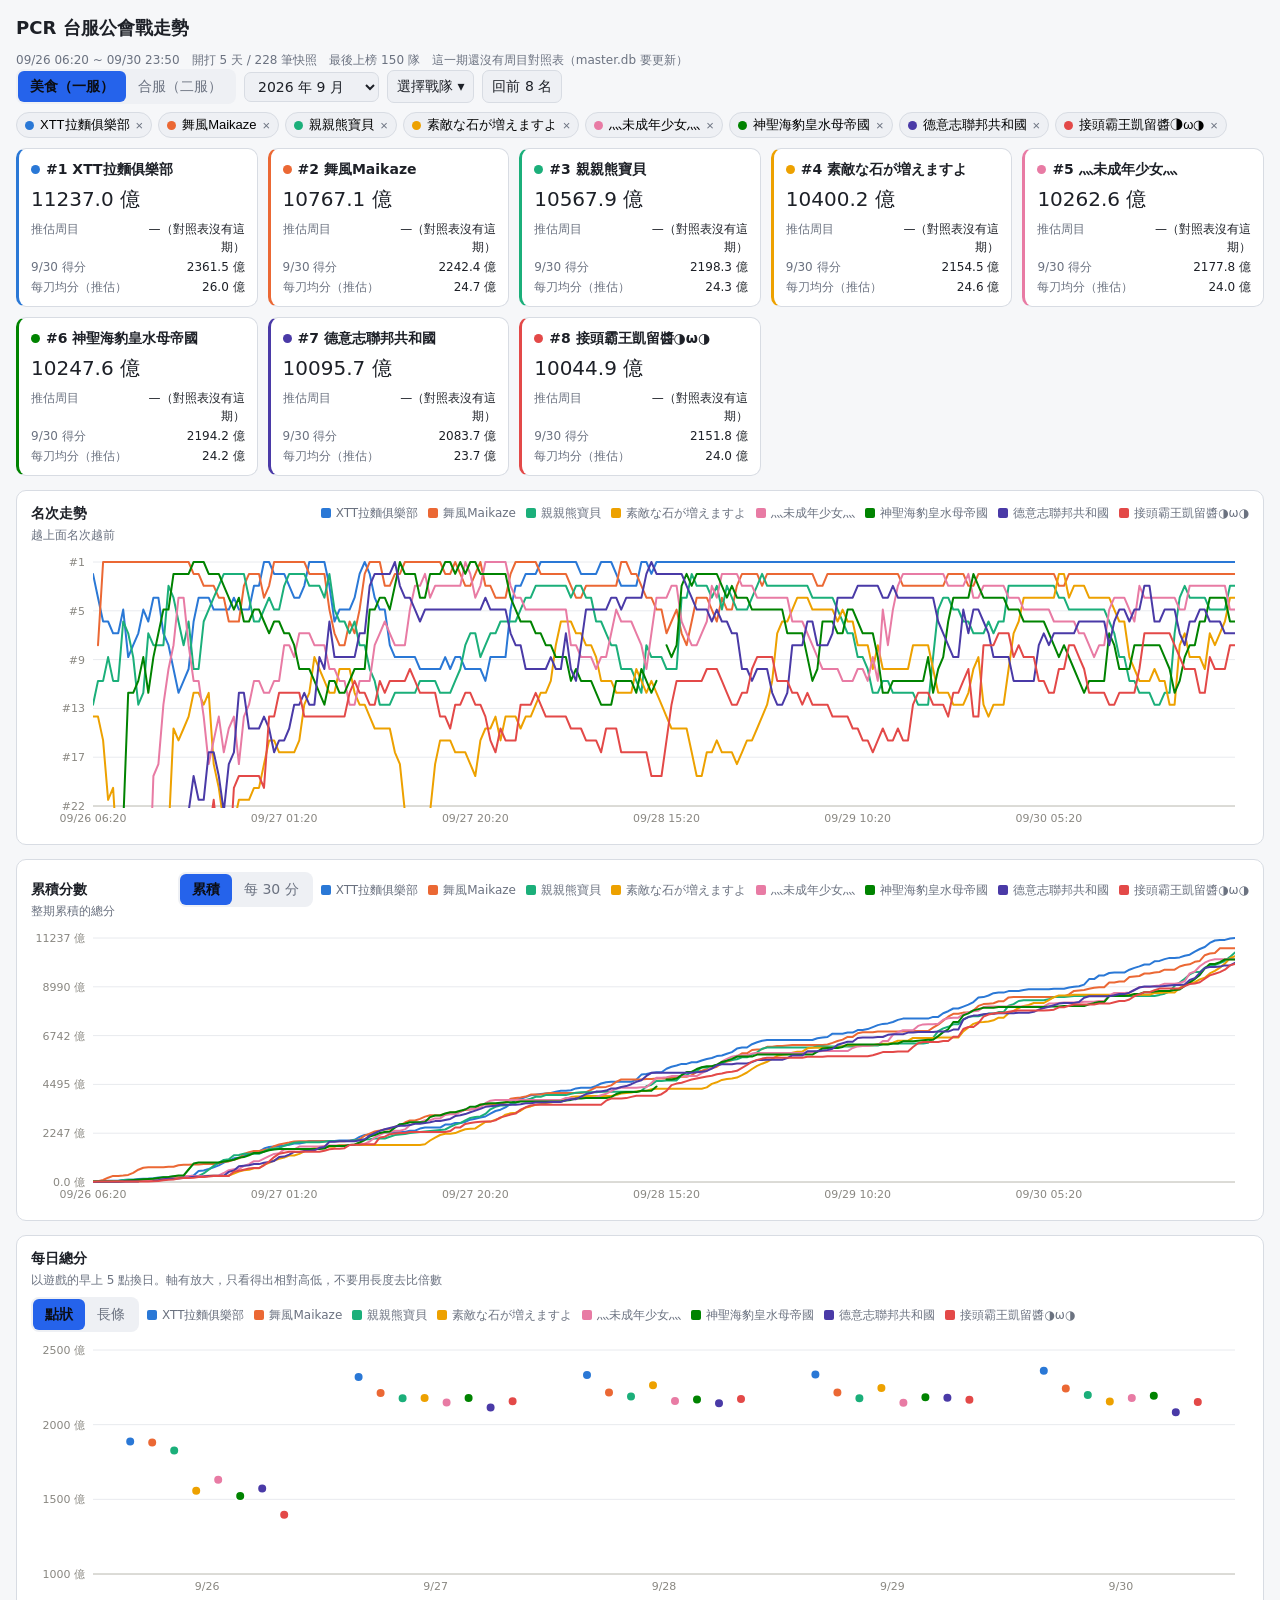
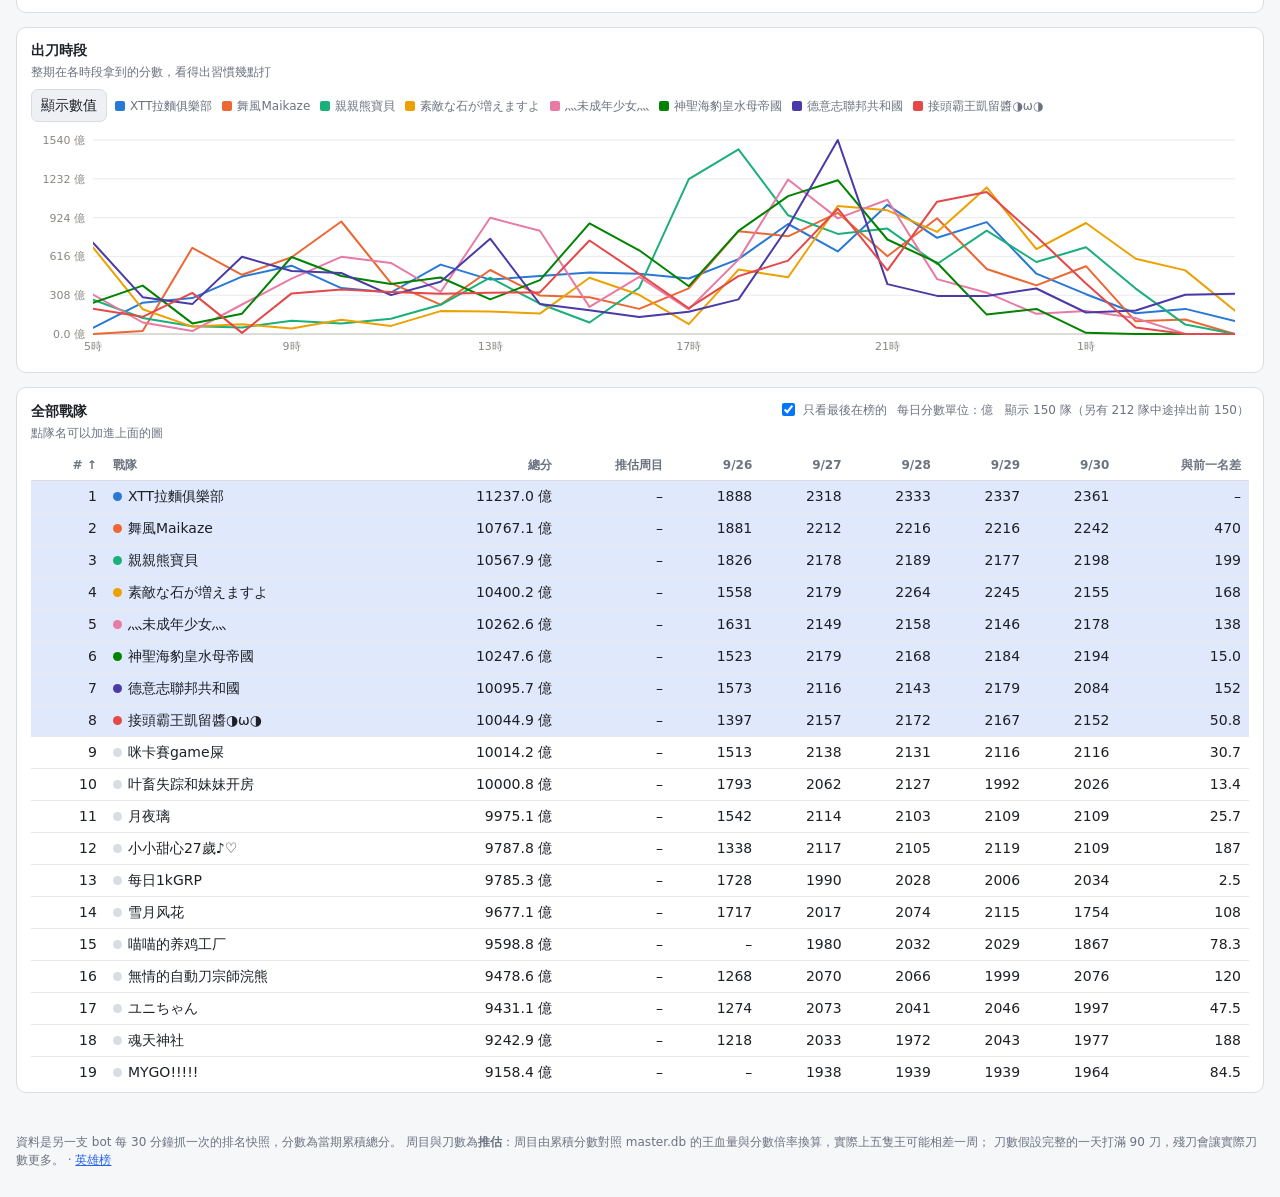
==== commit 3860f557: "每日總分改成點狀圖（軸放大），可切回從 0 起算的長條" ====
--- a/cb/index.html
+++ b/cb/index.html
@@ -156,7 +156,15 @@
   </section>
 
   <section class="card">
-    <div class="head"><div><h2>每日總分</h2><div class="sub">以遊戲的早上 5 點換日</div></div><div class="legend" id="lg-daily"></div></div>
+    <div class="head">
+      <div><h2>每日總分</h2><div class="sub" id="daily-sub">以遊戲的早上 5 點換日</div></div>
+      <div style="display:flex;gap:8px;align-items:center">
+        <div class="tabs" id="daily-mode">
+          <button data-m="dot" class="on" title="軸放大，差距看得清楚">點狀</button><button data-m="bar" title="長度從 0 起算">長條</button>
+        </div>
+        <div class="legend" id="lg-daily"></div>
+      </div>
+    </div>
     <div class="plot" id="c-daily"></div>
     <div class="note" id="daily-note"></div>
   </section>
@@ -197,7 +205,7 @@
 <script type="module">
 import {
   buildSeries, deltaPoints, dailyTotals, hourlyPace, lapOf, hitEstimate,
-  battleFor, battleDay, shortTime, activeDays, completedDays, pointsIn, adjacentPartialDays
+  battleFor, battleDay, shortTime, activeDays, completedDays, pointsIn, adjacentPartialDays, niceBounds
 } from './cbSeries.js';
 
 const SERVERS = [{ key: '1', label: '美食（一服）' }, { key: '2', label: '合服（二服）' }];
@@ -211,7 +219,7 @@
   server: '1', month: null, laps: null, months: {},
   data: null, series: null, battle: null,
   selected: [], colors: new Map(),         // 隊名 -> 色槽（顏色跟著隊伍，不跟著名次）
-  scoreMode: 'cum', showHourTable: false, onlyFinal: true,
+  scoreMode: 'cum', dailyMode: 'dot', showHourTable: false, onlyFinal: true,
   sort: { key: 'rank', desc: false }
 };
 
@@ -476,6 +484,48 @@
   hit.addEventListener('touchmove', e => show(e.touches[0]), { passive: true });
 }
 
+/**
+ * 分組點狀圖：每個 group 一組，組內每個數列一點。
+ *
+ * 每日總分都擠在 1800~2400 億，長條從 0 起算的話差距看不出來；
+ * 點是用位置表示數值而不是長度，所以軸可以放大，不會像截斷長條那樣誇大差距。
+ */
+function dotChart(host, { groups, series, fmt, height = 260 }) {
+  const f = frame(host, { height });
+  const g = groups.length, k = series.length;
+  if (!g || !k) return;
+
+  const all = series.flatMap(s => s.values).filter(v => v > 0);
+  const { lo, hi, step } = niceBounds(Math.min(...all), Math.max(...all));
+  const Y = v => f.y1 - ((v - lo) / (hi - lo)) * (f.y1 - f.y0);
+  const bandW = (f.x1 - f.x0) / g;
+  const gap = Math.min(22, (bandW * 0.7) / Math.max(k - 1, 1));
+
+  const yTicks = [];
+  for (let v = lo; v <= hi + step / 2; v += step) yTicks.push({ y: Y(v), label: fmt(v) });
+  axes(f, { yTicks, xTicks: groups.map((lb, i) => ({ x: f.x0 + bandW * (i + 0.5), label: lb })) });
+
+  series.forEach((s, si) => {
+    s.values.forEach((v, gi) => {
+      if (!(v > 0)) return;
+      const x = f.x0 + bandW * (gi + 0.5) + (si - (k - 1) / 2) * gap;
+      const dot = node('circle', {
+        cx: x, cy: Y(v), r: 5, fill: s.color, stroke: 'var(--panel)', 'stroke-width': 2
+      });
+      // 點只有 10px，滑鼠不好對準，另外疊一個看不見的大判定區
+      const hit = node('circle', { cx: x, cy: Y(v), r: 13, fill: 'transparent' });
+      hit.addEventListener('mouseenter', () => {
+        f.tip.innerHTML = `<b>${groups[gi]}</b><div class="row"><i style="background:${s.color}"></i>${s.name}　${fmt(v)}</div>`;
+        f.tip.style.opacity = 1;
+        f.tip.style.left = Math.max(0, Math.min(x - 10, f.w - f.tip.offsetWidth - 4)) + 'px';
+        f.tip.style.top = Math.max(0, Y(v) - 46) + 'px';
+      });
+      hit.addEventListener('mouseleave', () => { f.tip.style.opacity = 0; });
+      f.svg.append(dot, hit);
+    });
+  });
+}
+
 /** 分組長條圖：每個 group 一組，組內每個數列一根 */
 function barChart(host, { groups, series, fmt, height = 260 }) {
   const f = frame(host, { height });
@@ -605,14 +655,18 @@
   });
 
   const dayList = state.days;
-  barChart(el('c-daily'), {
+  const dailyOpts = {
     groups: dayList.map(d => `${Number(d.slice(4, 6))}/${Number(d.slice(6))}`),
     series: clans.map(c => {
       const m = new Map(state.daily.get(c.name).map(d => [d.day, d.total]));
       return { name: c.name, color: c.color, values: dayList.map(d => m.get(d) ?? 0) };
     }),
     fmt: v => 億短(v) + ' 億'
-  });
+  };
+  (state.dailyMode === 'bar' ? barChart : dotChart)(el('c-daily'), dailyOpts);
+  el('daily-sub').textContent = state.dailyMode === 'bar'
+    ? '以遊戲的早上 5 點換日。長度從 0 起算，所以各隊差距看起來不明顯'
+    : '以遊戲的早上 5 點換日。軸有放大，只看得出相對高低，不要用長度去比倍數';
 
   const md = d => `${Number(d.slice(4, 6))}/${Number(d.slice(6))}`;
   el('daily-note').textContent = state.partialDays.length
@@ -753,6 +807,13 @@
   for (const b of el('score-mode').children) b.classList.toggle('on', b.dataset.m === m);
   render();
 };
+el('daily-mode').onclick = e => {
+  const m = e.target.dataset?.m;
+  if (!m) return;
+  state.dailyMode = m;
+  for (const b of el('daily-mode').children) b.classList.toggle('on', b.dataset.m === m);
+  render();
+};
 el('hourTable').onclick = () => { state.showHourTable = !state.showHourTable; render(); };
 el('onlyFinal').onchange = e => { state.onlyFinal = e.target.checked; renderTable(); };
 
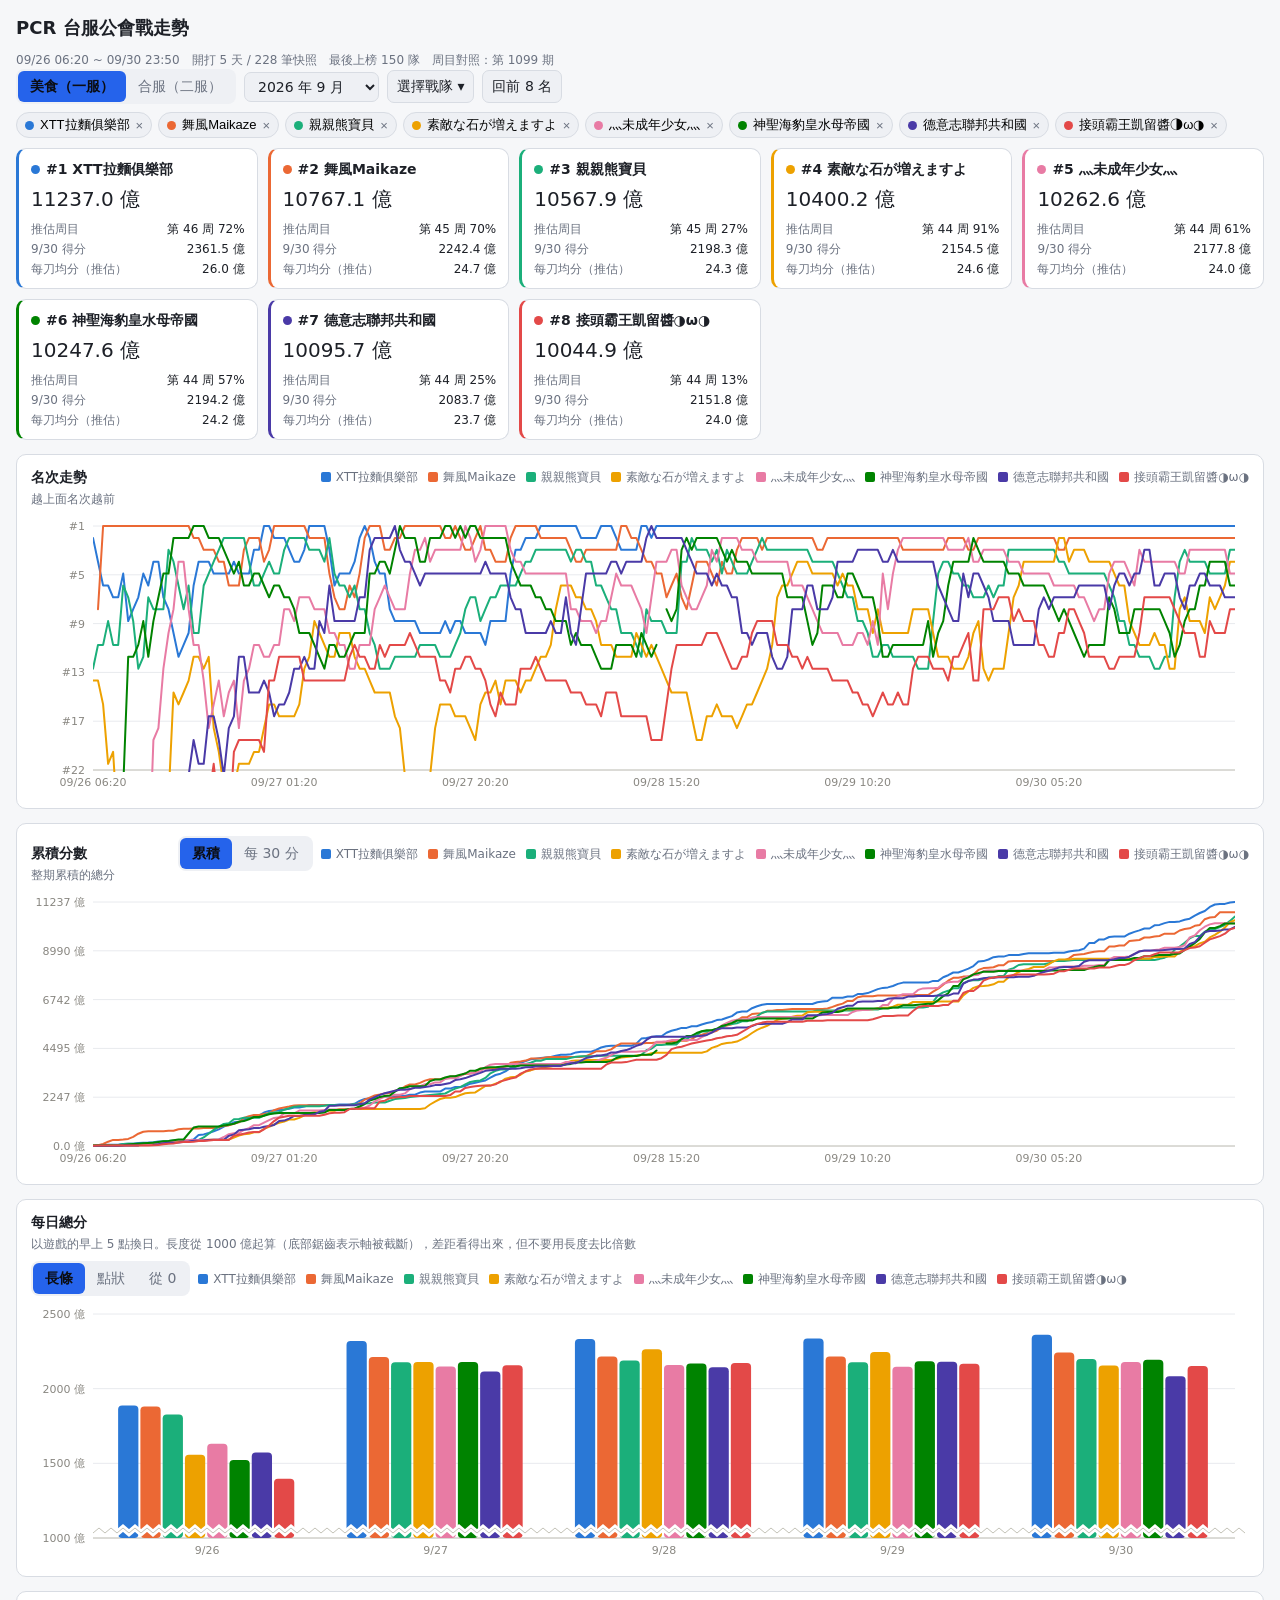
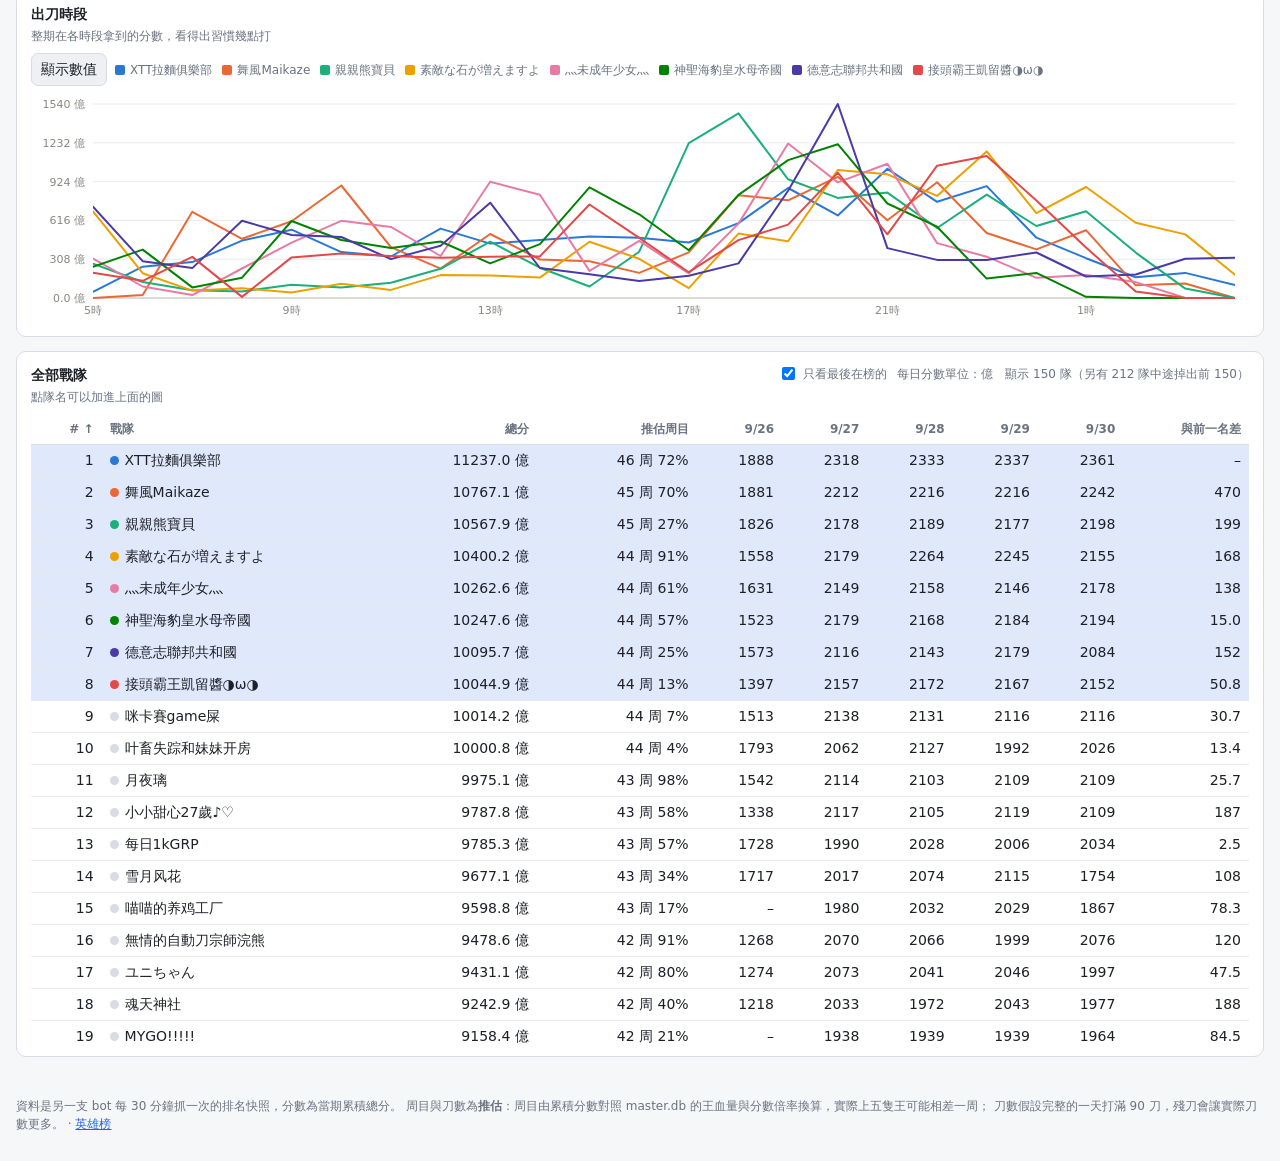
==== commit 36d07450: "每日總分預設長條（軸從 1000 億起），補上第 1099 期的周目對照" ====
--- a/cb/index.html
+++ b/cb/index.html
@@ -33,9 +33,10 @@
   .sub { color: var(--dim); font-size: 12px; }
   .bar { display: flex; flex-wrap: wrap; gap: 8px; align-items: center; padding: 0 16px 10px; }
   .tabs { display: inline-flex; background: var(--panel2); border-radius: 8px; padding: 2px; }
+  .tabs { flex: none; }
   .tabs button {
     border: 0; background: none; color: var(--dim); padding: 5px 12px;
-    border-radius: 6px; font: inherit; cursor: pointer;
+    border-radius: 6px; font: inherit; cursor: pointer; white-space: nowrap;
   }
   .tabs button.on { background: var(--accent); color: #0b0d12; font-weight: 600; }
   select, input, .btn {
@@ -160,7 +161,7 @@
       <div><h2>每日總分</h2><div class="sub" id="daily-sub">以遊戲的早上 5 點換日</div></div>
       <div style="display:flex;gap:8px;align-items:center">
         <div class="tabs" id="daily-mode">
-          <button data-m="dot" class="on" title="軸放大，差距看得清楚">點狀</button><button data-m="bar" title="長度從 0 起算">長條</button>
+          <button data-m="bar" class="on" title="軸放大的長條，底部鋸齒表示截斷">長條</button><button data-m="dot" title="軸放大，用位置表示數值">點狀</button><button data-m="zero" title="長度從 0 起算，比例是真的">從 0</button>
         </div>
         <div class="legend" id="lg-daily"></div>
       </div>
@@ -219,7 +220,7 @@
   server: '1', month: null, laps: null, months: {},
   data: null, series: null, battle: null,
   selected: [], colors: new Map(),         // 隊名 -> 色槽（顏色跟著隊伍，不跟著名次）
-  scoreMode: 'cum', dailyMode: 'dot', showHourTable: false, onlyFinal: true,
+  scoreMode: 'cum', dailyMode: 'bar', showHourTable: false, onlyFinal: true,
   sort: { key: 'rank', desc: false }
 };
 
@@ -490,13 +491,13 @@
  * 每日總分都擠在 1800~2400 億，長條從 0 起算的話差距看不出來；
  * 點是用位置表示數值而不是長度，所以軸可以放大，不會像截斷長條那樣誇大差距。
  */
-function dotChart(host, { groups, series, fmt, height = 260 }) {
+function dotChart(host, { groups, series, fmt, height = 260, bounds }) {
   const f = frame(host, { height });
   const g = groups.length, k = series.length;
   if (!g || !k) return;
 
   const all = series.flatMap(s => s.values).filter(v => v > 0);
-  const { lo, hi, step } = niceBounds(Math.min(...all), Math.max(...all));
+  const { lo, hi, step } = bounds ?? niceBounds(Math.min(...all), Math.max(...all));
   const Y = v => f.y1 - ((v - lo) / (hi - lo)) * (f.y1 - f.y0);
   const bandW = (f.x1 - f.x0) / g;
   const gap = Math.min(22, (bandW * 0.7) / Math.max(k - 1, 1));
@@ -526,19 +527,26 @@
   });
 }
 
-/** 分組長條圖：每個 group 一組，組內每個數列一根 */
-function barChart(host, { groups, series, fmt, height = 260 }) {
+/**
+ * 分組長條圖：每個 group 一組，組內每個數列一根。
+ *
+ * 傳 bounds 進來就是「軸有截斷」的版本（長度不是從 0 起算，差距才看得出來），
+ * 這時會在底部畫鋸齒提醒 —— 截斷的長條會誇大差距，不能拿長度去比倍數。
+ */
+function barChart(host, { groups, series, fmt, height = 260, bounds }) {
   const f = frame(host, { height });
   const g = groups.length, k = series.length;
   if (!g || !k) return;
 
-  const hi = Math.max(1, ...series.flatMap(s => s.values));
-  const Y = v => f.y1 - (v / hi) * (f.y1 - f.y0);
+  const all = series.flatMap(s => s.values).filter(v => v > 0);
+  const b = bounds ?? { lo: 0, hi: Math.max(1, ...all), step: Math.max(1, ...all) / 4 };
+  const { lo, hi, step } = b;
+  const Y = v => f.y1 - ((Math.max(v, lo) - lo) / (hi - lo)) * (f.y1 - f.y0);
   const bandW = (f.x1 - f.x0) / g;
   const barW = Math.max(2, (bandW * 0.78) / k - 2);   // 相鄰長條之間留 2px 間隙
 
   const yTicks = [];
-  for (let i = 0; i <= 4; i++) { const v = (hi * i) / 4; yTicks.push({ y: Y(v), label: fmt(v) }); }
+  for (let v = lo; v <= hi + step / 2; v += step) yTicks.push({ y: Y(v), label: fmt(v) });
   axes(f, { yTicks, xTicks: groups.map((lb, i) => ({ x: f.x0 + bandW * (i + 0.5), label: lb })) });
 
   series.forEach((s, si) => {
@@ -558,6 +566,14 @@
       f.svg.append(rect);
     });
   });
+
+  // 軸截斷的鋸齒：先用底色咬掉長條底部，再描一條細線
+  if (lo > 0) {
+    let d = `M${f.x0} ${f.y1 - 5}`;
+    for (let x = f.x0; x < f.x1; x += 12) d += 'l6 -5l6 5';
+    f.svg.append(node('path', { d, fill: 'none', stroke: 'var(--panel)', 'stroke-width': 6 }));
+    f.svg.append(node('path', { d, fill: 'none', stroke: 'var(--axis)', 'stroke-width': 1 }));
+  }
 }
 
 // --- 畫面 ---
@@ -663,10 +679,23 @@
     }),
     fmt: v => 億短(v) + ' 億'
   };
-  (state.dailyMode === 'bar' ? barChart : dotChart)(el('c-daily'), dailyOpts);
-  el('daily-sub').textContent = state.dailyMode === 'bar'
-    ? '以遊戲的早上 5 點換日。長度從 0 起算，所以各隊差距看起來不明顯'
-    : '以遊戲的早上 5 點換日。軸有放大，只看得出相對高低，不要用長度去比倍數';
+  const vals = dailyOpts.series.flatMap(s => s.values).filter(v => v > 0);
+  const bounds = vals.length ? niceBounds(Math.min(...vals), Math.max(...vals)) : null;
+  const zoomed = Boolean(bounds && bounds.lo > 0);
+
+  if (state.dailyMode === 'zero') {
+    barChart(el('c-daily'), dailyOpts);
+    el('daily-sub').textContent = '以遊戲的早上 5 點換日。長度從 0 起算，比例是真的，但各隊差距看起來不明顯';
+  } else if (state.dailyMode === 'dot') {
+    dotChart(el('c-daily'), { ...dailyOpts, bounds });
+    el('daily-sub').textContent = '以遊戲的早上 5 點換日。' +
+      (zoomed ? `軸從 ${億短(bounds.lo)} 億起，只看得出相對高低` : '軸從 0 起');
+  } else {
+    barChart(el('c-daily'), { ...dailyOpts, bounds });
+    el('daily-sub').textContent = '以遊戲的早上 5 點換日。' + (zoomed
+      ? `長度從 ${億短(bounds.lo)} 億起算（底部鋸齒表示軸被截斷），差距看得出來，但不要用長度去比倍數`
+      : '長度從 0 起算');
+  }
 
   const md = d => `${Number(d.slice(4, 6))}/${Number(d.slice(6))}`;
   el('daily-note').textContent = state.partialDays.length
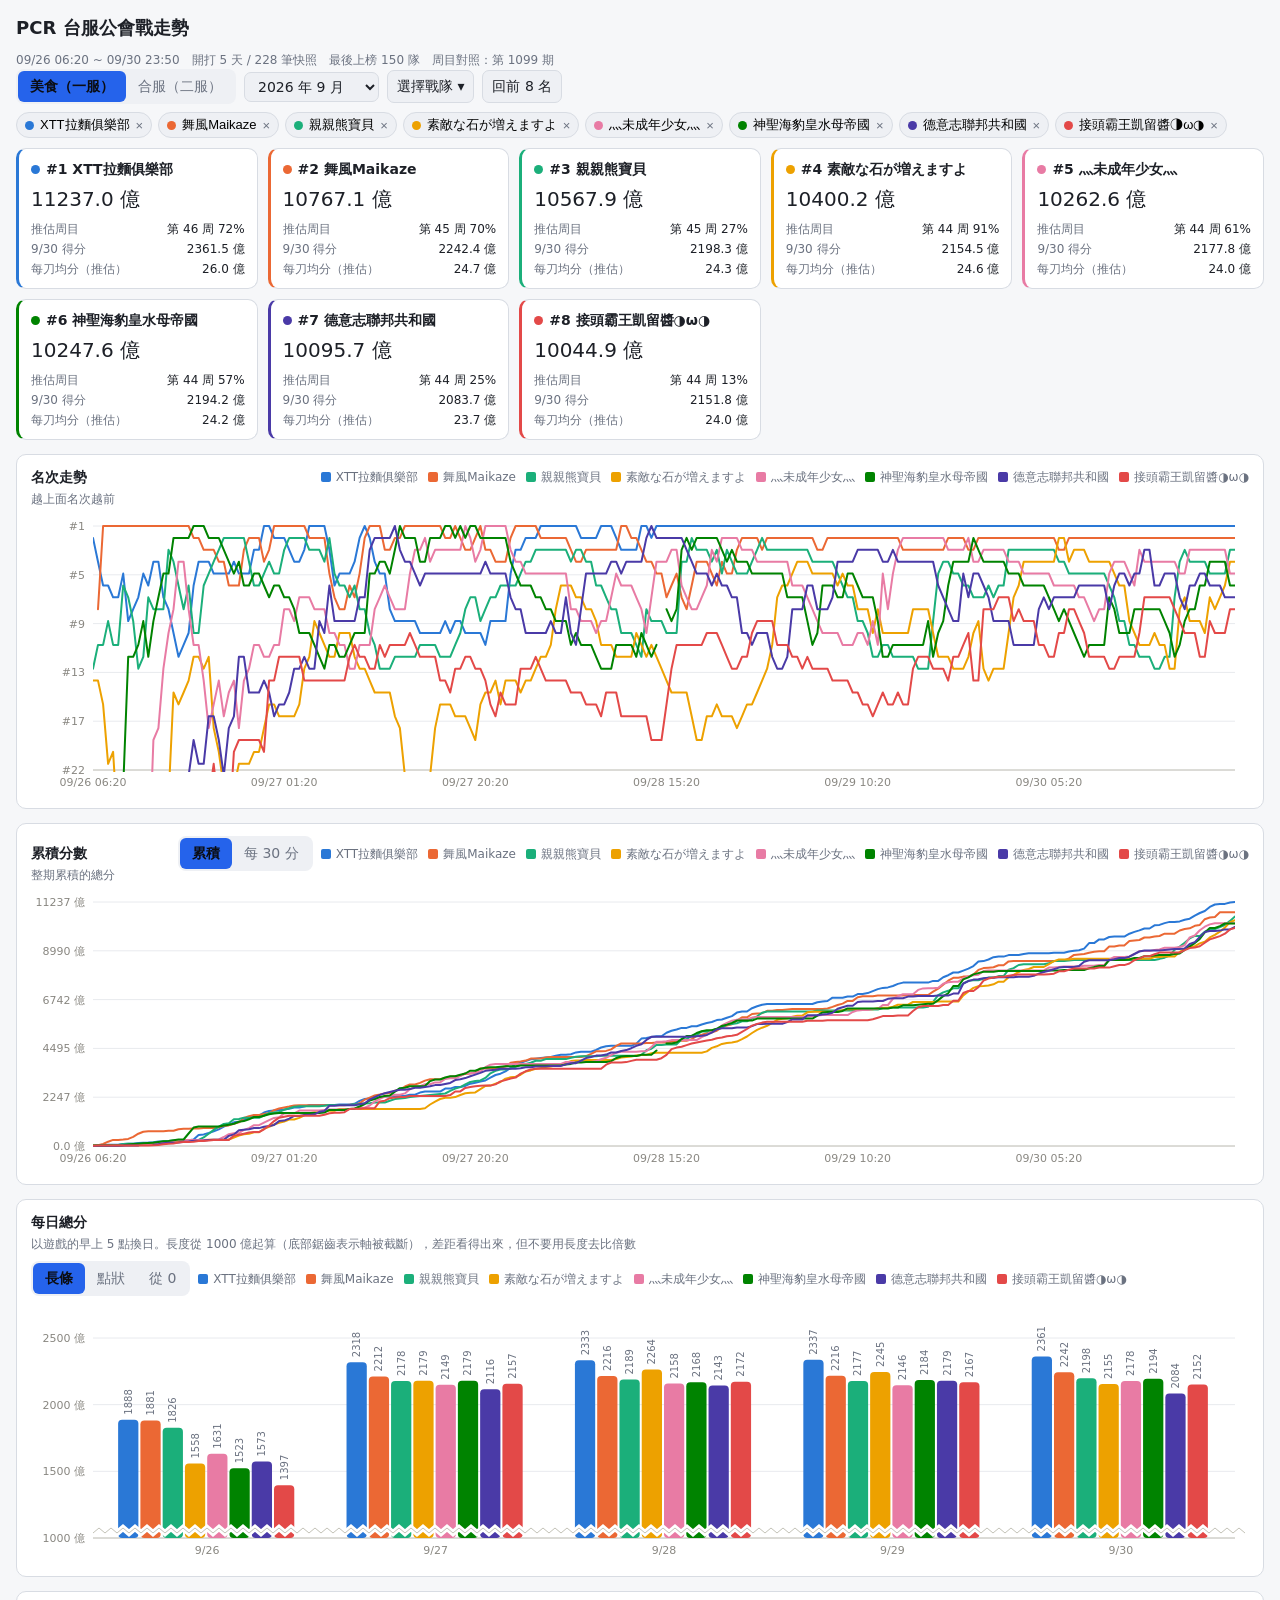
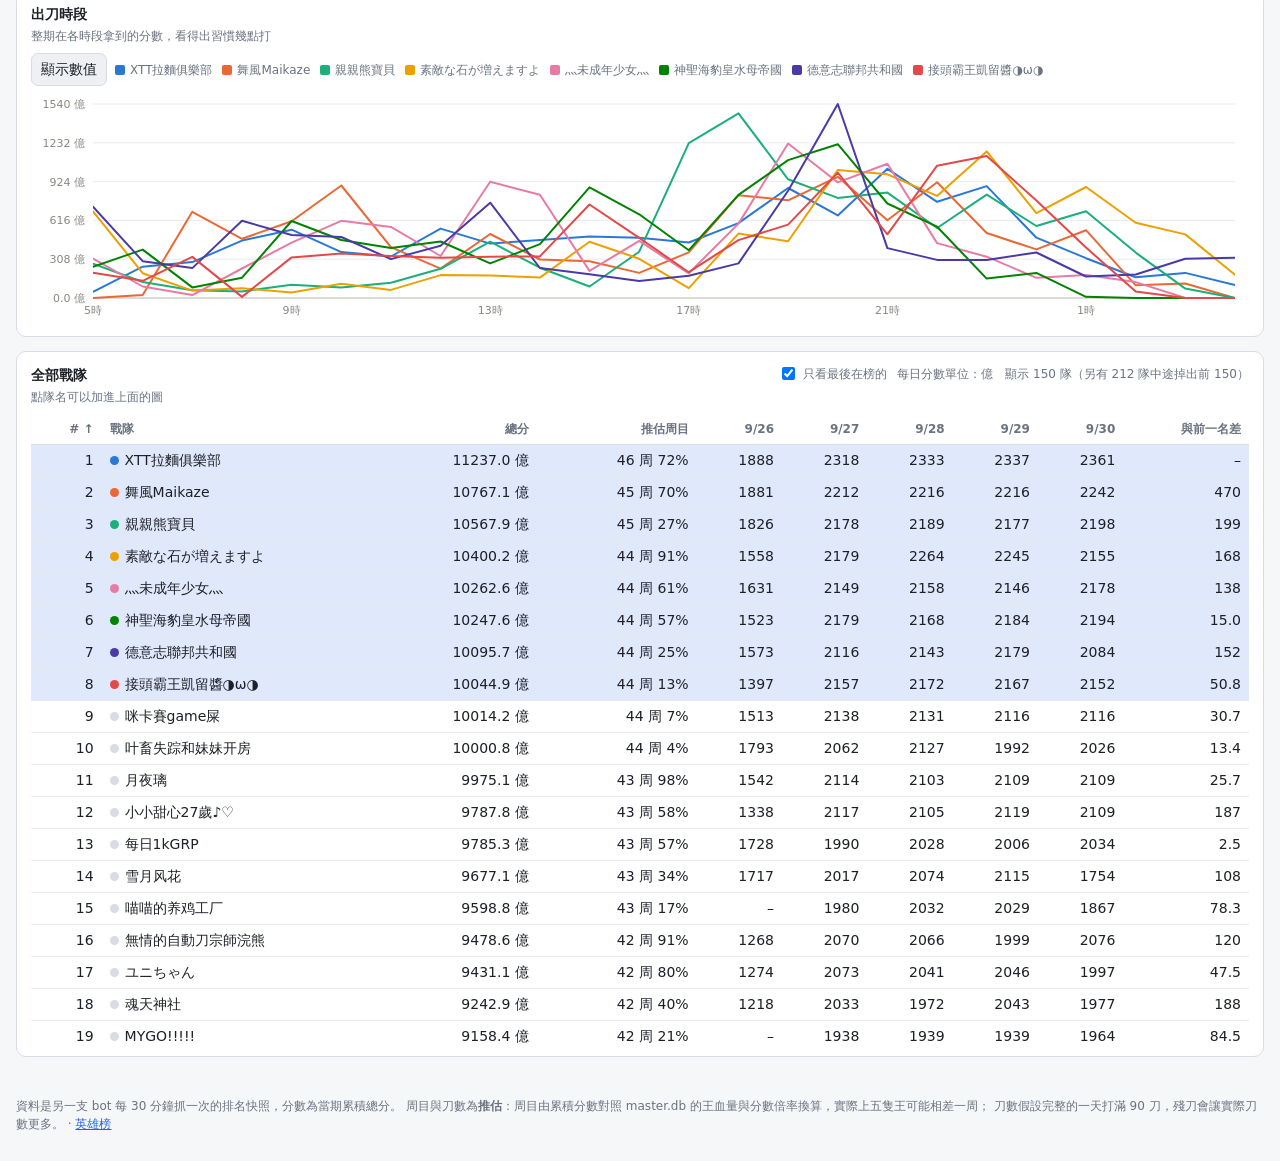
==== commit 04dde557: "每日長條標上數值，太窄時轉成直的" ====
--- a/cb/index.html
+++ b/cb/index.html
@@ -533,8 +533,9 @@
  * 傳 bounds 進來就是「軸有截斷」的版本（長度不是從 0 起算，差距才看得出來），
  * 這時會在底部畫鋸齒提醒 —— 截斷的長條會誇大差距，不能拿長度去比倍數。
  */
-function barChart(host, { groups, series, fmt, height = 260, bounds }) {
-  const f = frame(host, { height });
+function barChart(host, { groups, series, fmt, label, height = 260, bounds }) {
+  // 長條上要寫數值，頂端留空間（窄的時候數字會轉成直的）
+  const f = frame(host, { height, pad: { t: 34, r: 14, b: 26, l: 62 } });
   const g = groups.length, k = series.length;
   if (!g || !k) return;
 
@@ -564,6 +565,26 @@
       });
       rect.addEventListener('mouseleave', () => { f.tip.style.opacity = 0; });
       f.svg.append(rect);
+
+      // 數值寫在長條上方；長條太窄放不下就把字轉成直的
+      if (!label || barW < 6) return;
+      const text = label(v);
+      const size = 10;
+      const cx = x + barW / 2;
+      const t = node('text', { fill: 'var(--dim)', 'font-size': size, 'font-variant-numeric': 'tabular-nums' });
+      t.textContent = text;
+      if (text.length * size * 0.62 <= barW) {
+        t.setAttribute('x', cx);
+        t.setAttribute('y', y - 4);
+        t.setAttribute('text-anchor', 'middle');
+      } else {
+        t.setAttribute('x', cx);
+        t.setAttribute('y', y - 5);
+        t.setAttribute('text-anchor', 'start');
+        t.setAttribute('transform', `rotate(-90 ${cx} ${y - 5})`);
+        t.setAttribute('dominant-baseline', 'central');
+      }
+      f.svg.append(t);
     });
   });
 
@@ -677,7 +698,8 @@
       const m = new Map(state.daily.get(c.name).map(d => [d.day, d.total]));
       return { name: c.name, color: c.color, values: dayList.map(d => m.get(d) ?? 0) };
     }),
-    fmt: v => 億短(v) + ' 億'
+    fmt: v => 億短(v) + ' 億',
+    label: v => 億短(v)            // 軸上已經寫了單位，長條上只標數字
   };
   const vals = dailyOpts.series.flatMap(s => s.values).filter(v => v > 0);
   const bounds = vals.length ? niceBounds(Math.min(...vals), Math.max(...vals)) : null;
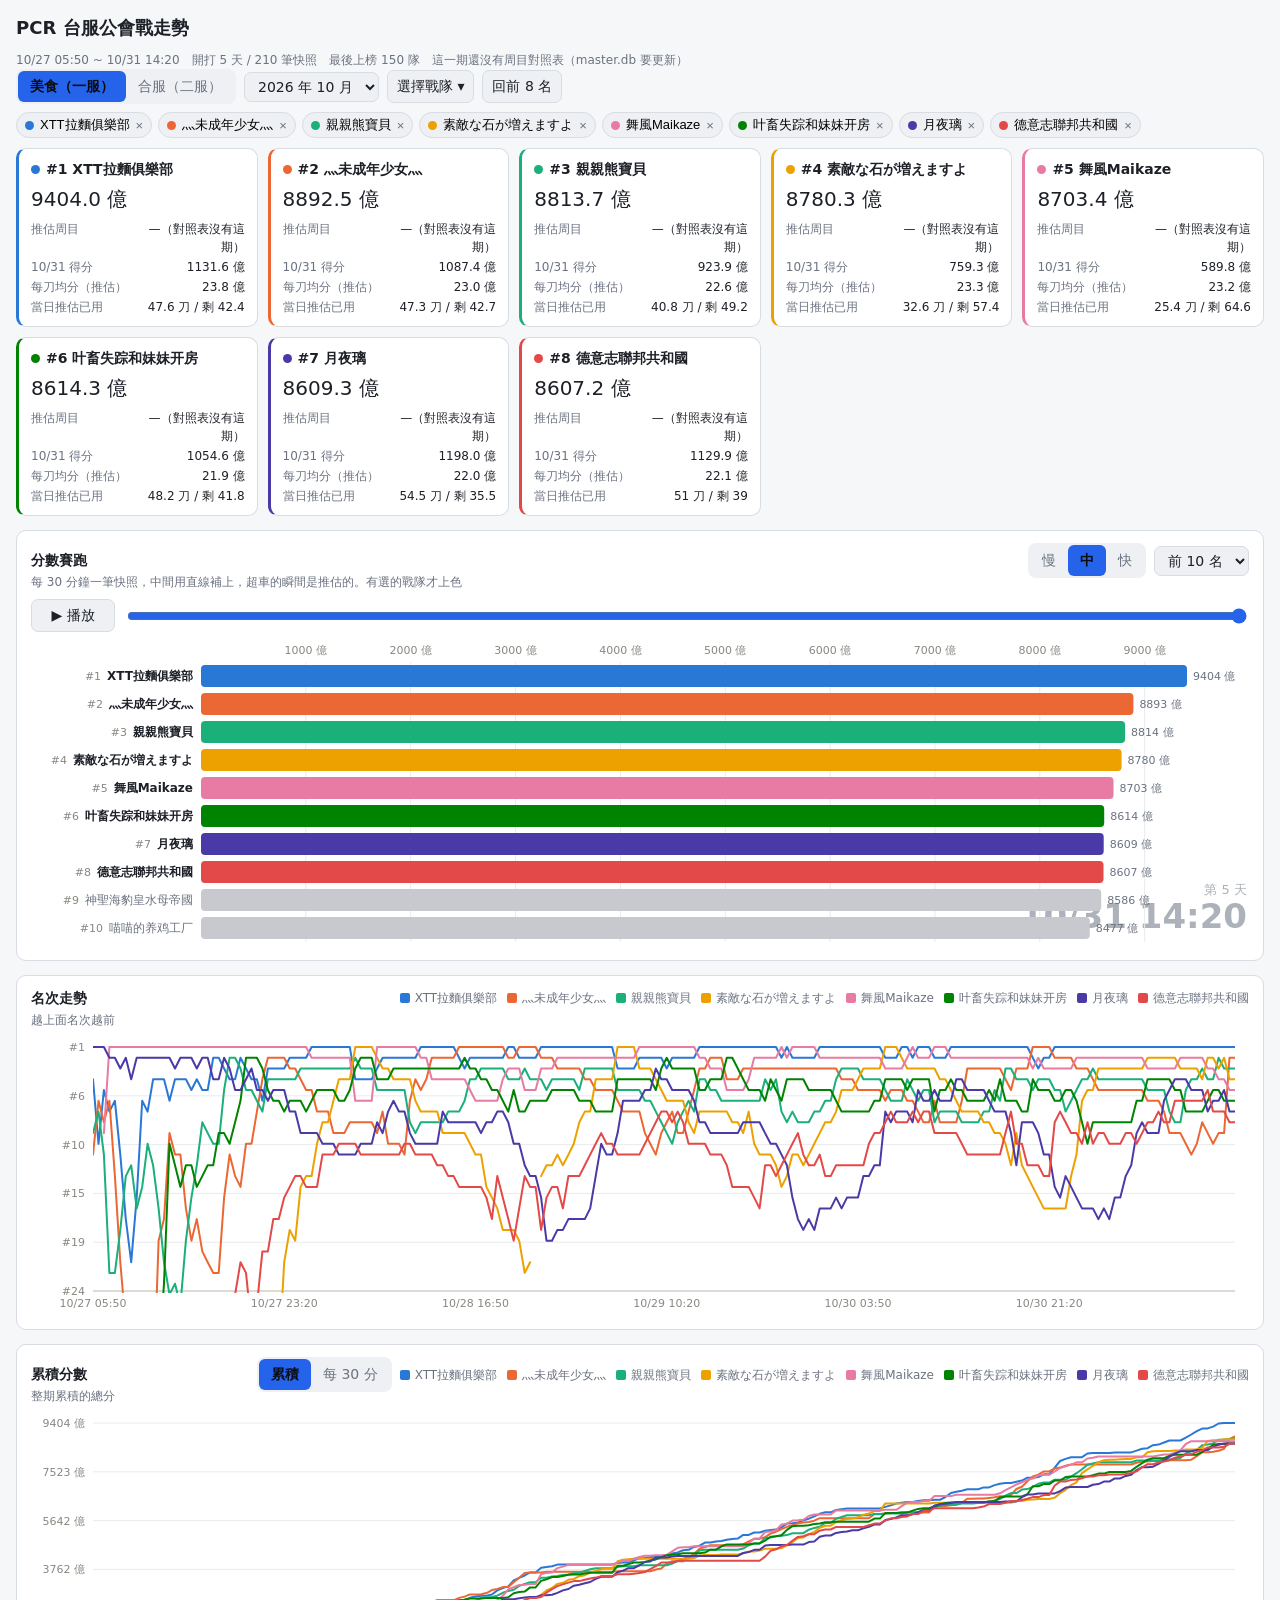
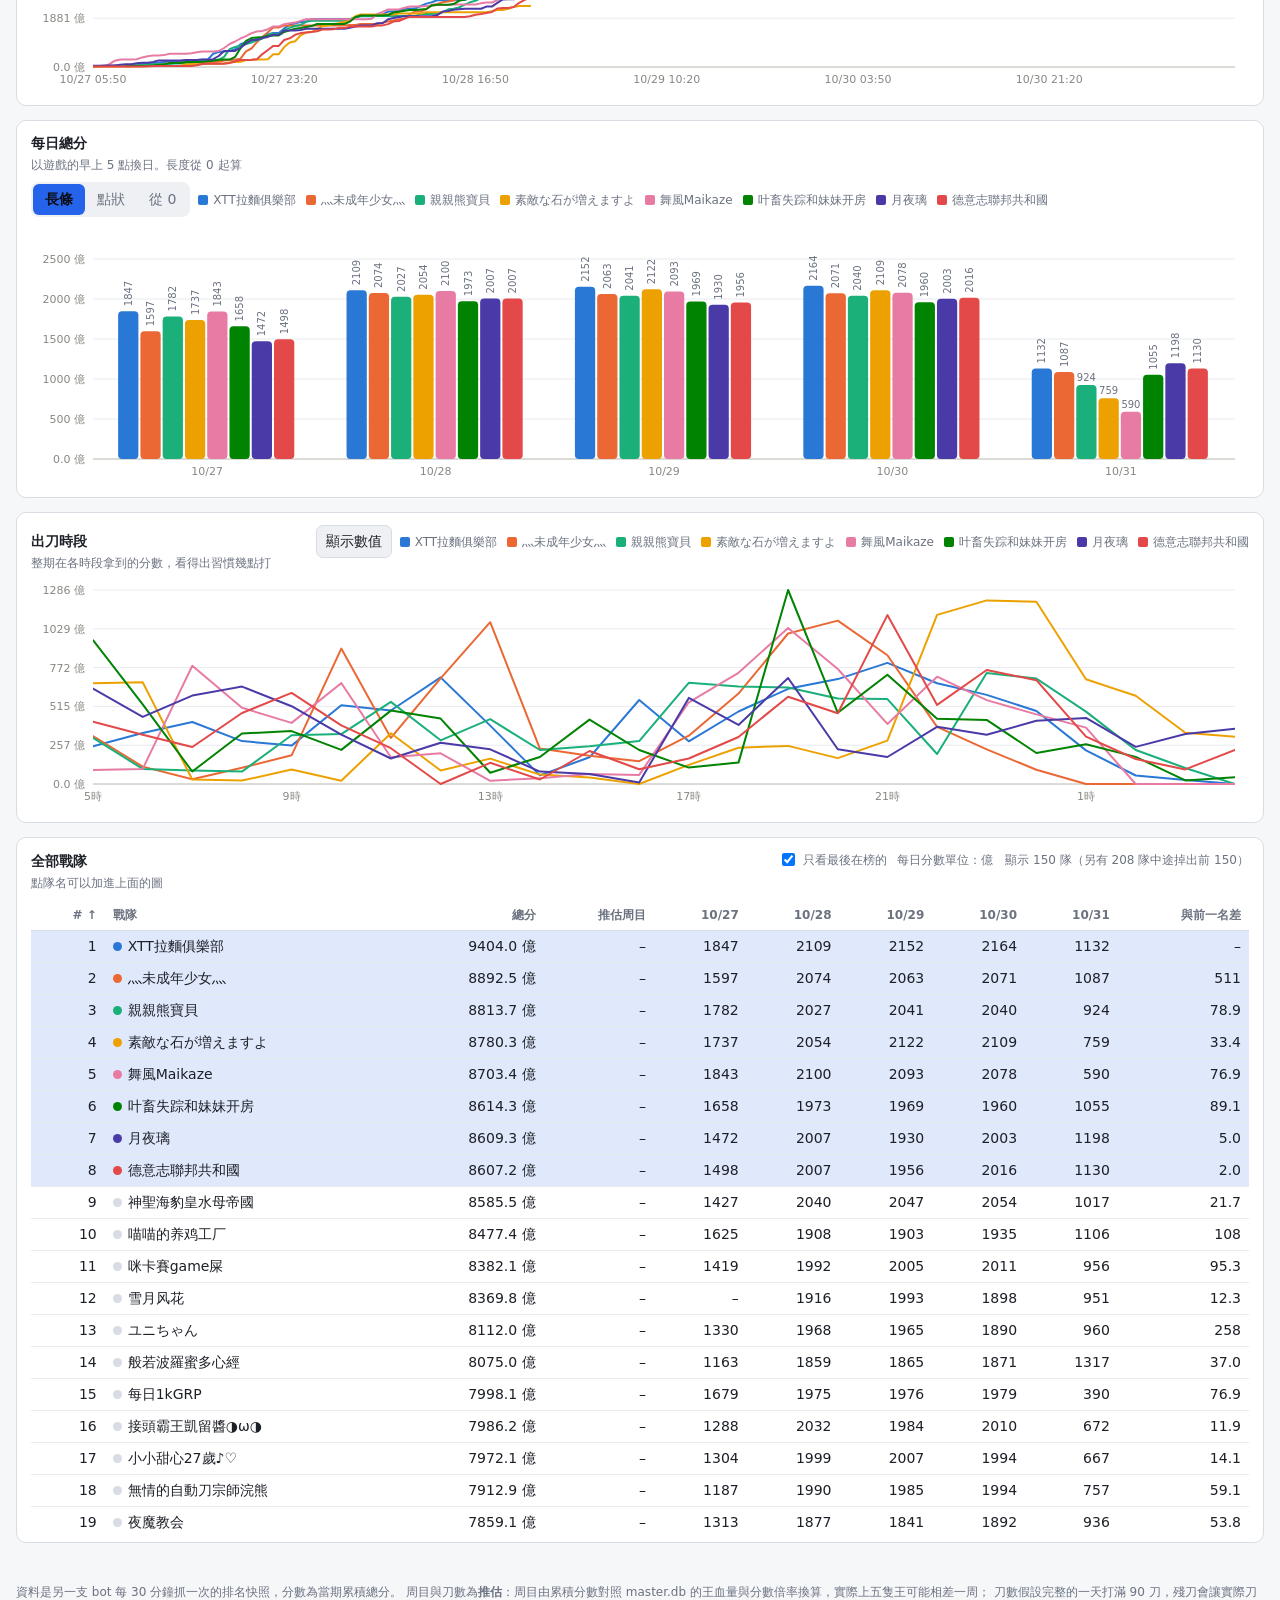
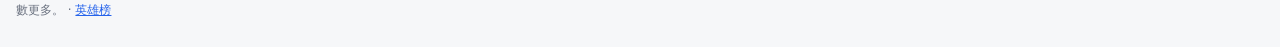
==== commit fed51d7f: "公會戰頁：新增分數賽跑動畫" ====
--- a/cb/index.html
+++ b/cb/index.html
@@ -45,7 +45,8 @@
   }
   .btn { cursor: pointer; }
   .btn:hover { border-color: var(--accent); }
-  main { padding: 0 16px 40px; display: grid; gap: 14px; }
+  /* minmax(0, …)：不然「全部戰隊」的寬表格會把整欄撐開，手機上整頁變寬 */
+  main { padding: 0 16px 40px; display: grid; grid-template-columns: minmax(0, 1fr); gap: 14px; }
   .card { background: var(--panel); border: 1px solid var(--line); border-radius: 10px; padding: 12px 14px; }
   .head { display: flex; flex-wrap: wrap; gap: 8px; align-items: baseline; justify-content: space-between; margin-bottom: 8px; }
 
@@ -97,6 +98,11 @@
   .tip b { font-weight: 600; }
   .tip .row { display: flex; align-items: center; gap: 6px; }
   .tip .row i { width: 8px; height: 8px; border-radius: 50%; }
+
+  /* 分數賽跑 */
+  .race-ctl { display: flex; gap: 10px; align-items: center; margin-bottom: 6px; }
+  .race-ctl .btn { min-width: 84px; }
+  .race-ctl input[type=range] { flex: 1; min-width: 0; padding: 0; border: 0; background: none; accent-color: var(--accent); }
 
   /* 表 */
   .scroll { overflow: auto; max-height: 70vh; }
@@ -139,6 +145,23 @@
   <div id="cards"></div>
 
   <section class="card">
+    <div class="head">
+      <div><h2>分數賽跑</h2><div class="sub">每 30 分鐘一筆快照，中間用直線補上，超車的瞬間是推估的。有選的戰隊才上色</div></div>
+      <div style="display:flex;gap:8px;align-items:center;flex-wrap:wrap">
+        <div class="tabs" id="race-speed">
+          <button data-s="1">慢</button><button data-s="2" class="on">中</button><button data-s="5">快</button>
+        </div>
+        <select id="race-top"><option value="10">前 10 名</option><option value="15">前 15 名</option><option value="20">前 20 名</option></select>
+      </div>
+    </div>
+    <div class="race-ctl">
+      <button class="btn" id="race-play" aria-label="播放">▶ 播放</button>
+      <input type="range" id="race-pos" min="0" max="1" step="any" value="0" aria-label="時間">
+    </div>
+    <div class="plot" id="c-race"></div>
+  </section>
+
+  <section class="card">
     <div class="head"><div><h2>名次走勢</h2><div class="sub">越上面名次越前</div></div><div class="legend" id="lg-rank"></div></div>
     <div class="plot" id="c-rank"></div>
   </section>
@@ -206,7 +229,8 @@
 <script type="module">
 import {
   buildSeries, deltaPoints, dailyTotals, hourlyPace, lapOf, hitEstimate,
-  battleFor, battleDay, shortTime, activeDays, completedDays, pointsIn, adjacentPartialDays, niceBounds
+  battleFor, battleDay, shortTime, activeDays, completedDays, pointsIn, adjacentPartialDays, niceBounds,
+  raceTable, raceFrame
 } from './cbSeries.js';
 
 const SERVERS = [{ key: '1', label: '美食（一服）' }, { key: '2', label: '合服（二服）' }];
@@ -304,6 +328,7 @@
     .flatMap(c => dailyTotals(c.points).filter(d => d.partial).map(d => d.day)))]
     .filter(d => !state.days.includes(d)).sort();
   state.partialDays = adjacentPartialDays(partial, state.days);
+  resetRace();
 
   // 選擇記在瀏覽器裡；隊名對不上（換月份、隊伍改名）就退回前 8 名
   let saved = [];
@@ -597,6 +622,168 @@
   }
 }
 
+/**
+ * 分數賽跑（bar chart race）。
+ *
+ * race.t 是「第幾筆快照」，可以有小數；播放就是讓它隨時間往前走。
+ * 每支戰隊一組 SVG 節點，名次換了不重畫，而是讓它的 y 慢慢滑到新位置，超車才看得出來。
+ */
+const RACE_ROW = 28;
+const RACE_EASE = 4.5;          // 換位滑動的快慢：越小越慢，4.5 大約 0.7 秒滑到定位
+const RACE_ARROW_MS = 1600;     // 名次變動後箭頭留多久
+const reduceMotion = matchMedia('(prefers-reduced-motion: reduce)').matches;
+const race = { t: 0, playing: false, speed: 2, top: 10, table: null, f: null, nodes: new Map(), raf: 0, last: 0 };
+
+function resetRace() {
+  race.playing = false;
+  race.table = raceTable(state.series.clans, state.stamps);
+  race.t = Math.max(0, state.stamps.length - 1);     // 一進來先停在最後，看得到目前的排行
+  el('race-pos').max = race.t;
+  el('race-pos').value = race.t;
+}
+
+/** 重建畫布（換寬度、換名次數時），保留目前播到哪 */
+function renderRace() {
+  const host = el('c-race');
+  if (!race.table || !state.stamps.length) { host.innerHTML = ''; return; }
+  const w = Math.max(host.clientWidth || 640, 320);
+  const nameW = Math.round(Math.min(170, Math.max(110, w * 0.3)));
+  const f = frame(host, { height: race.top * RACE_ROW + 30, pad: { t: 24, r: 62, b: 6, l: nameW } });
+  const clipId = `race-clip-${Math.random().toString(36).slice(2)}`;
+  const clip = node('clipPath', { id: clipId });
+  clip.append(node('rect', { x: 0, y: f.y0, width: f.w, height: race.top * RACE_ROW }));
+  f.grid = node('g');
+  f.bars = node('g', { 'clip-path': `url(#${clipId})` });
+  f.clock = node('text', {
+    x: f.x1 + 60, y: f.y1 - 14, 'text-anchor': 'end', fill: 'var(--dim)', opacity: 0.55,
+    'font-size': Math.min(34, w / 16), 'font-weight': 600, 'font-variant-numeric': 'tabular-nums'
+  });
+  f.day = node('text', { x: f.x1 + 60, y: f.y1 - 14 - Math.min(34, w / 16), 'text-anchor': 'end', fill: 'var(--dim)', opacity: 0.55, 'font-size': 13 });
+  f.svg.append(clip, f.day, f.clock, f.grid, f.bars);   // 時間當浮水印，被長條蓋住也沒關係
+  race.f = f;
+  race.nodes = new Map();
+  drawRace(0, true);
+}
+
+function raceNode(name) {
+  const g = node('g');
+  const rect = node('rect', { height: RACE_ROW - 6, y: 3, rx: 4 });
+  const rank = node('text', { y: RACE_ROW / 2 + 4, 'text-anchor': 'end', fill: 'var(--muted)', 'font-size': 11, 'font-variant-numeric': 'tabular-nums' });
+  const picked = state.selected.includes(name);
+  const label = node('text', { y: RACE_ROW / 2 + 4, 'text-anchor': 'end', 'font-size': 12, 'font-weight': picked ? 600 : 400 });
+  label.style.fill = picked ? 'var(--fg)' : 'var(--dim)';
+  label.textContent = name;
+  const score = node('text', { y: RACE_ROW / 2 + 4, fill: 'var(--dim)', 'font-size': 11, 'font-variant-numeric': 'tabular-nums' });
+  g.append(rect, rank, label, score);
+  race.f.bars.append(g);
+  // 隊名太長就截斷到放得下（左邊還要留給名次 #10）
+  const room = race.f.x0 - 8 - 30;
+  for (let s = name; label.getComputedTextLength() > room && s.length > 1;) {
+    s = s.slice(0, -1);
+    label.textContent = s + '…';
+  }
+  return { g, rect, rank, label, score, y: race.top, value: 0, target: null, move: 0, moveAt: 0 };
+}
+
+/**
+ * 畫一格。dt 是距離上一格幾秒，拿來讓名次換位有滑動感；snap 就直接到定位。
+ * @returns {boolean} 所有隊伍都已經滑到定位
+ */
+function drawRace(dt, snap = false) {
+  const f = race.f;
+  if (!f) return true;
+  const rows = raceFrame(race.table, race.t, race.top);
+  const leader = rows[0]?.score || 1;
+  const X = v => (Math.max(0, v) / leader) * (f.x1 - f.x0);
+
+  // 刻度跟著領先者的分數縮放，間距取 1、2、5 的倍數
+  f.grid.innerHTML = '';
+  const { step } = niceBounds(0, leader, Math.max(3, Math.floor((f.x1 - f.x0) / 80)));
+  for (let v = step; v <= leader; v += step) {
+    const x = f.x0 + X(v);
+    f.grid.append(node('line', { x1: x, x2: x, y1: f.y0, y2: f.y1, stroke: 'var(--grid)', 'stroke-width': 1 }));
+    const t = node('text', { x, y: f.y0 - 8, 'text-anchor': 'middle', fill: 'var(--muted)', 'font-size': 11 });
+    t.textContent = 億短(v) + ' 億';
+    f.grid.append(t);
+  }
+
+  const now = performance.now();
+  const seen = new Set();
+  rows.forEach((r, k) => {
+    seen.add(r.name);
+    let n = race.nodes.get(r.name);
+    if (!n) { n = raceNode(r.name); race.nodes.set(r.name, n); }
+    // 名次一變就記下往哪邊、什麼時候，接下來一段時間標箭頭；
+    // 往上爬的移到最上層畫，超車時是它蓋過別人，一眼看得出是誰在爬
+    if (!snap && k !== n.target) {
+      n.move = n.target == null || k < n.target ? 1 : -1;   // 剛擠進前幾名也算往上
+      n.moveAt = now;
+      if (n.move > 0) f.bars.append(n.g);
+    }
+    n.target = k;
+    n.value = r.score;
+  });
+
+  const ease = snap || reduceMotion ? 1 : Math.min(1, dt * RACE_EASE);
+  let settled = true;
+  for (const [name, n] of race.nodes) {
+    if (!seen.has(name)) n.target = race.top;        // 掉出前幾名：往下滑出去
+    n.y += (n.target - n.y) * ease;
+    if (Math.abs(n.target - n.y) < 0.005) n.y = n.target;
+    else settled = false;
+    if (!seen.has(name) && n.y === n.target) { n.g.remove(); race.nodes.delete(name); continue; }
+
+    const picked = state.selected.includes(name);
+    const bw = X(n.value);
+    n.g.setAttribute('transform', `translate(0 ${(f.y0 + n.y * RACE_ROW).toFixed(1)})`);
+    n.g.setAttribute('opacity', Math.max(0, Math.min(1, race.top - n.y)).toFixed(2));
+    n.rect.setAttribute('x', f.x0);
+    n.rect.setAttribute('width', Math.max(1, bw).toFixed(1));
+    n.rect.style.fill = picked ? colorOf(name) : 'color-mix(in srgb, var(--dim) 38%, var(--panel))';
+    n.label.setAttribute('x', f.x0 - 8);
+    n.rank.setAttribute('x', f.x0 - 8 - n.label.getComputedTextLength() - 6);
+    // 名次剛變動：# 換成箭頭，紅漲綠跌（台灣股市的習慣）
+    const moving = seen.has(name) && n.move && now - n.moveAt < RACE_ARROW_MS ? n.move : 0;
+    if (moving) settled = false;                      // 箭頭還要收掉，動畫不能先停
+    const mark = moving > 0 ? '▲' : moving < 0 ? '▼' : '#';
+    n.rank.textContent = seen.has(name) ? `${mark}${n.target + 1}` : '';
+    n.rank.style.fill = moving > 0 ? 'var(--s8)' : moving < 0 ? 'var(--s3)' : '';
+    n.rank.style.fontWeight = moving ? 700 : '';
+    n.score.setAttribute('x', f.x0 + bw + 6);
+    n.score.textContent = 億短(n.value) + ' 億';
+  }
+
+  const ts = state.stamps[Math.round(Math.min(race.t, state.stamps.length - 1))];
+  f.clock.textContent = shortTime(ts);
+  const day = state.days.indexOf(battleDay(ts));
+  f.day.textContent = day >= 0 ? `第 ${day + 1} 天` : '';
+  return settled;
+}
+
+function raceLoop(now) {
+  const dt = Math.min(0.1, (now - race.last) / 1000);
+  race.last = now;
+  const end = state.stamps.length - 1;
+  if (race.playing) {
+    race.t = Math.min(end, race.t + dt * race.speed);
+    if (race.t >= end) { race.playing = false; raceButton(); }
+    el('race-pos').value = race.t;
+  }
+  const settled = drawRace(dt);
+  race.raf = race.playing || !settled ? requestAnimationFrame(raceLoop) : 0;
+}
+
+function kickRace() {
+  if (race.raf) return;
+  race.last = performance.now();
+  race.raf = requestAnimationFrame(raceLoop);
+}
+
+function raceButton() {
+  el('race-play').textContent = race.playing ? '❚❚ 暫停' : '▶ 播放';
+  el('race-play').setAttribute('aria-label', race.playing ? '暫停' : '播放');
+}
+
 // --- 畫面 ---
 function selectedClans() {
   return state.selected
@@ -668,6 +855,7 @@
 }
 
 function renderCharts(clans) {
+  renderRace();
   const stamps = state.stamps;
   const labels = stamps.map(shortTime);
   const byTs = c => new Map(c.points.map(p => [p.ts, p]));
@@ -865,7 +1053,27 @@
   for (const b of el('daily-mode').children) b.classList.toggle('on', b.dataset.m === m);
   render();
 };
-el('hourTable').onclick = () => { state.showHourTable = !state.showHourTable; render(); };
+el('race-play').onclick = () => {
+  const end = state.stamps.length - 1;
+  if (end < 1) return;
+  if (!race.playing && race.t >= end) {               // 播完再按就從頭開始
+    race.t = 0;
+    el('race-pos').value = 0;
+    renderRace();
+  }
+  race.playing = !race.playing;
+  raceButton();
+  kickRace();
+};
+el('race-pos').oninput = e => { race.t = Number(e.target.value); kickRace(); };
+el('race-speed').onclick = e => {
+  const s = Number(e.target.dataset?.s);
+  if (!s) return;
+  race.speed = s;
+  for (const b of el('race-speed').children) b.classList.toggle('on', Number(b.dataset.s) === s);
+};
+el('race-top').onchange = e => { race.top = Number(e.target.value); renderRace(); };
+el('hourTable').onclick =() => { state.showHourTable = !state.showHourTable; render(); };
 el('onlyFinal').onchange = e => { state.onlyFinal = e.target.checked; renderTable(); };
 
 let resizeTimer;
